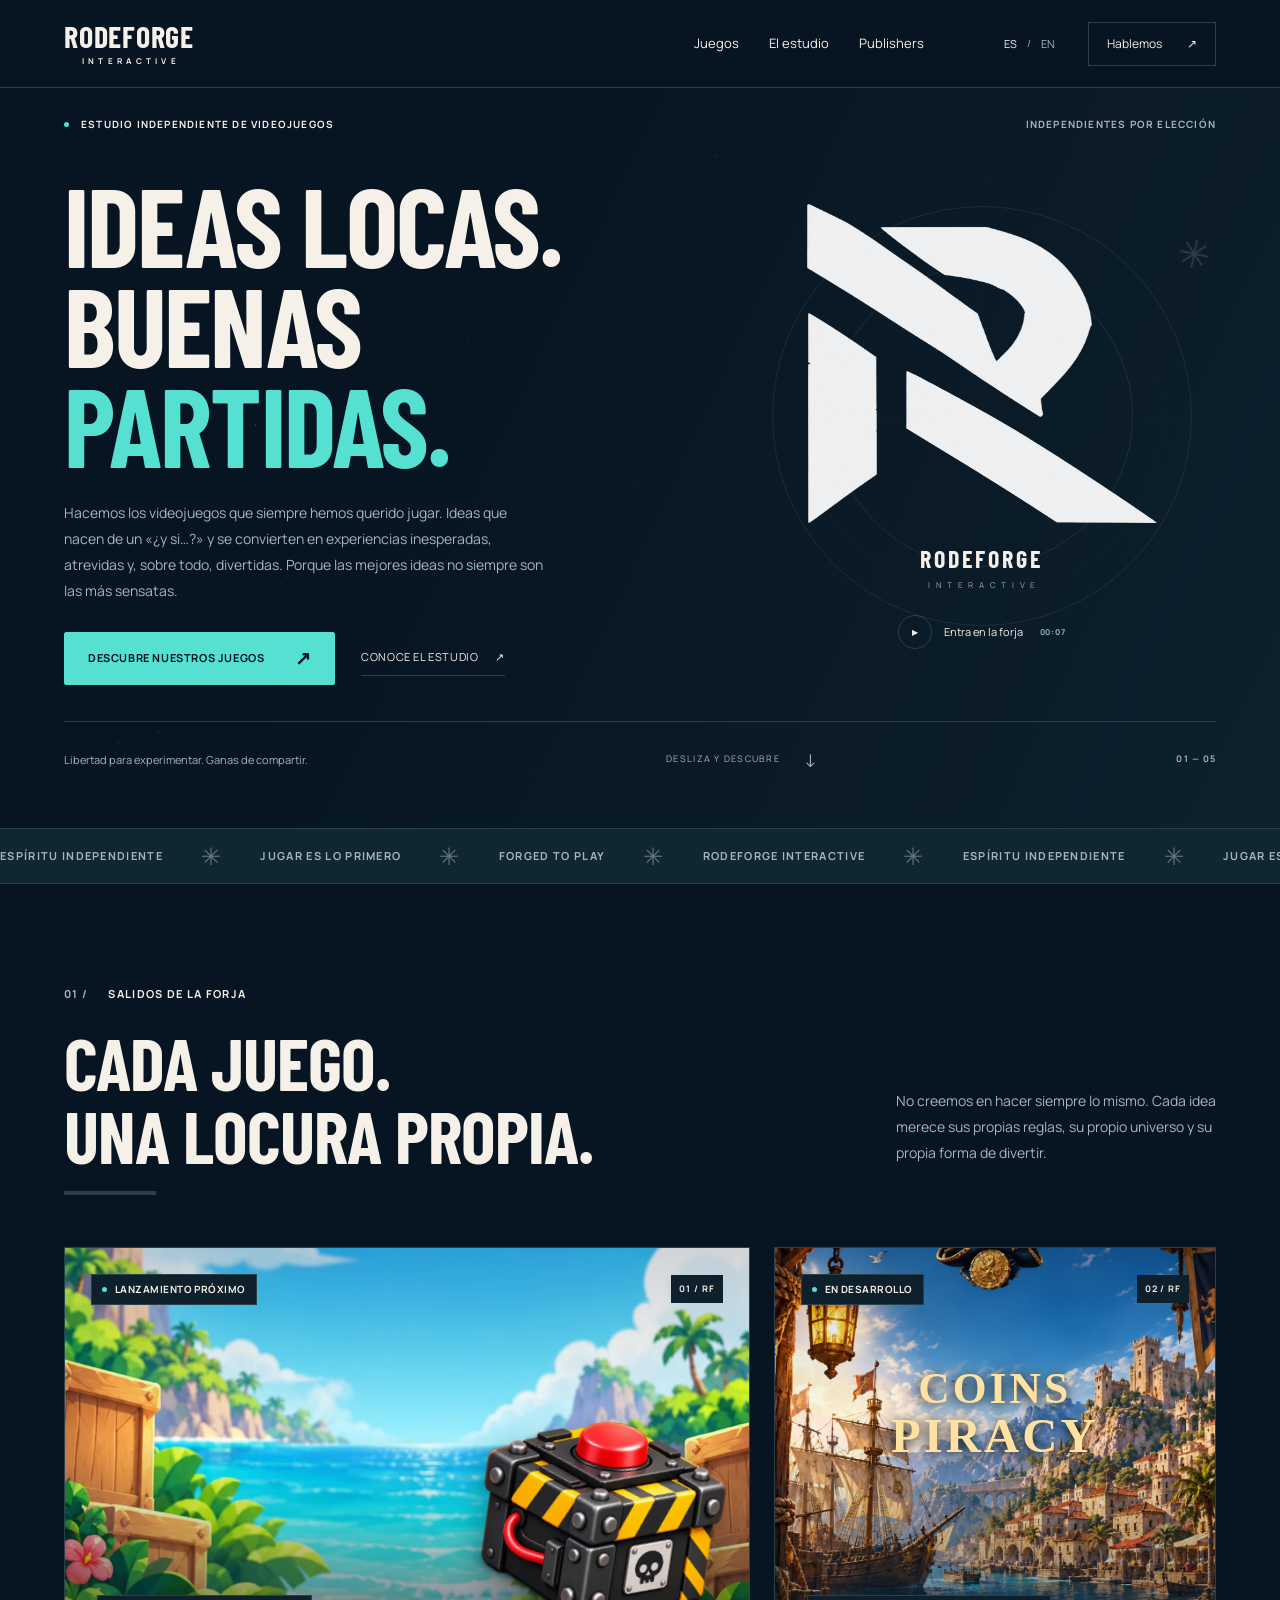
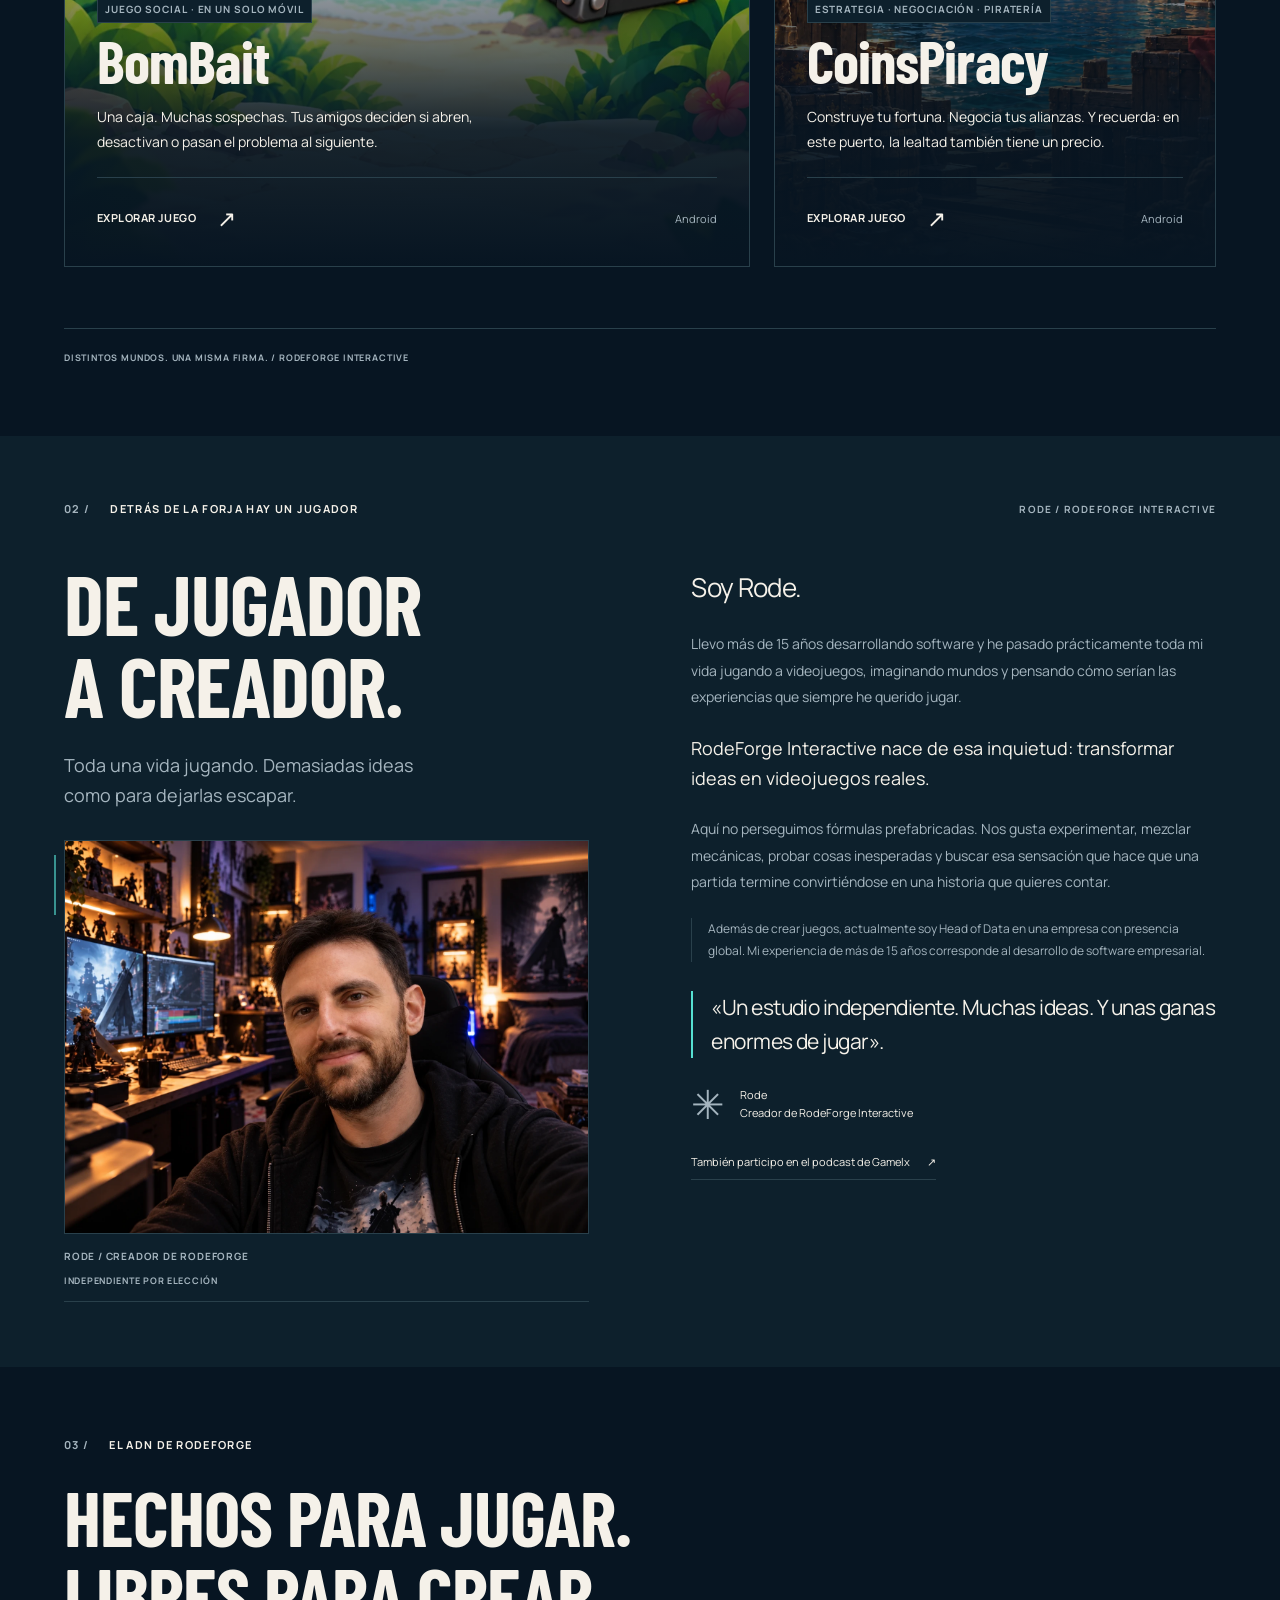
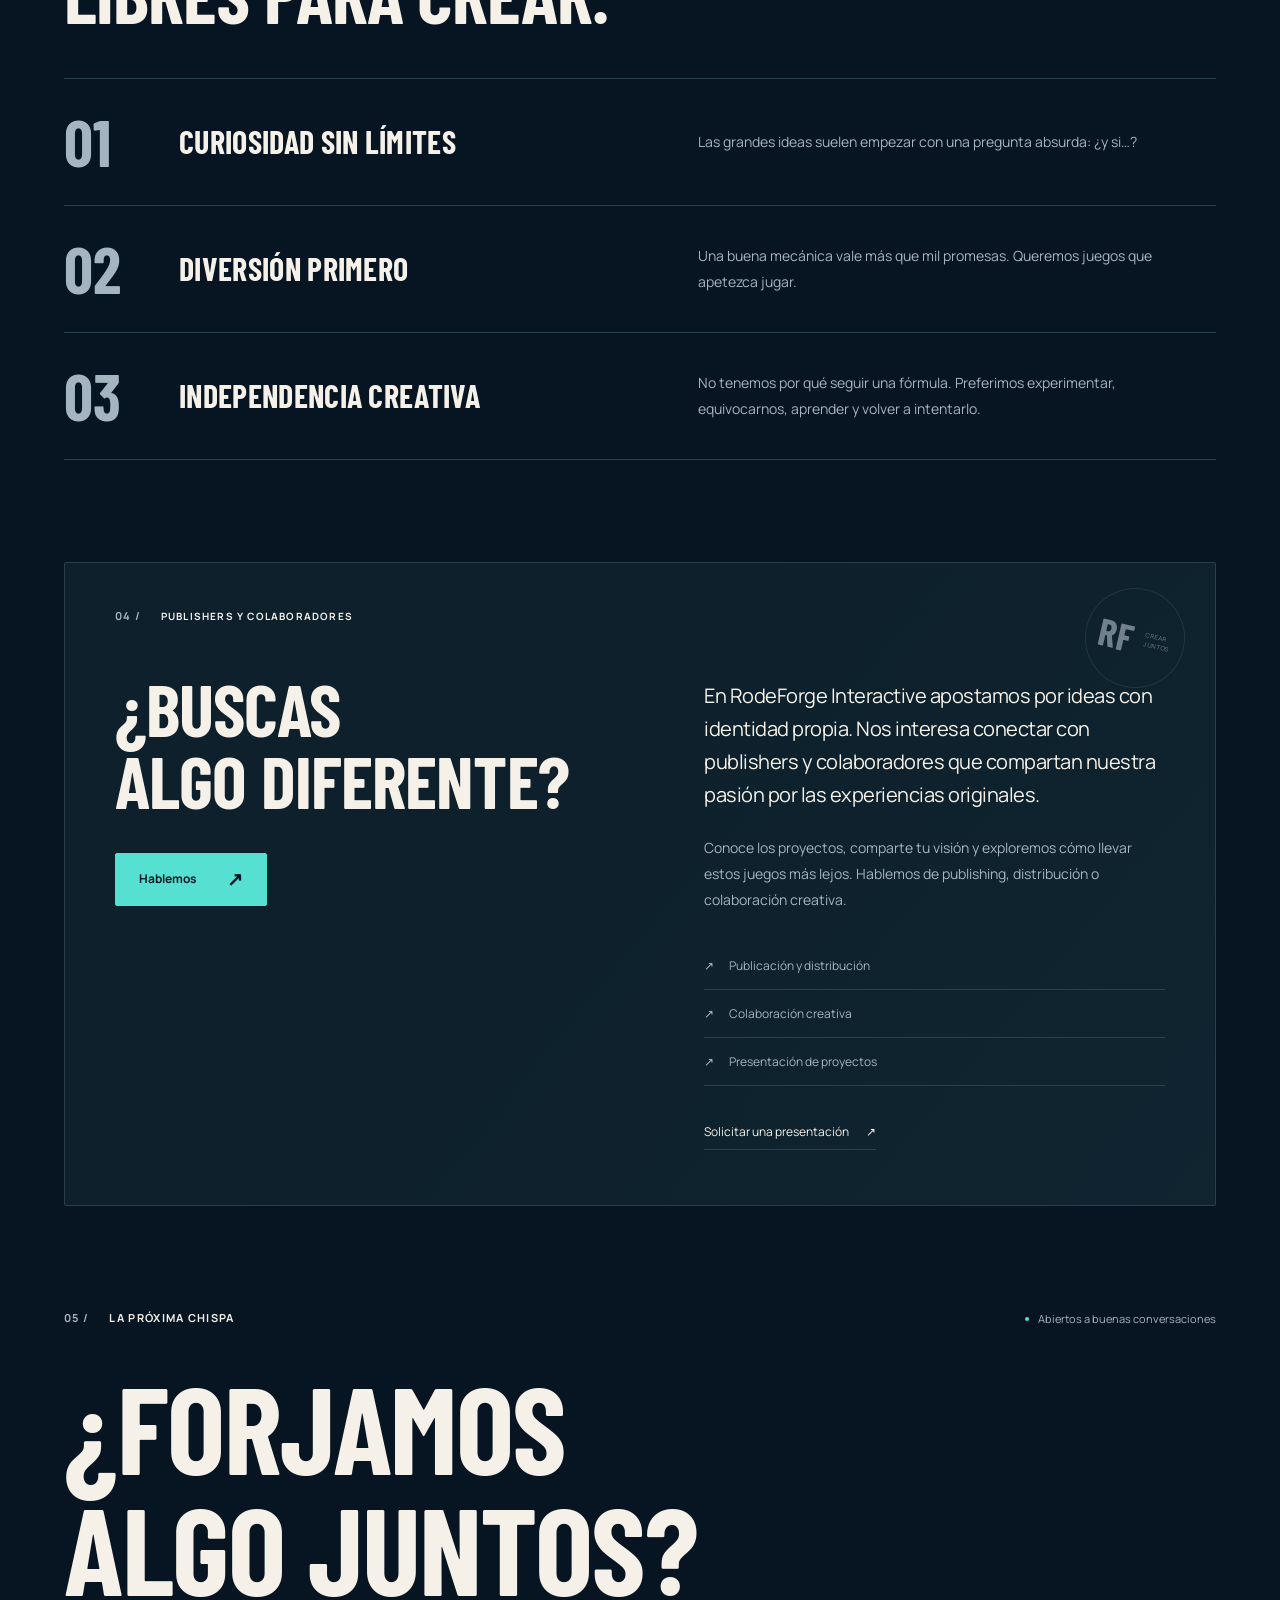
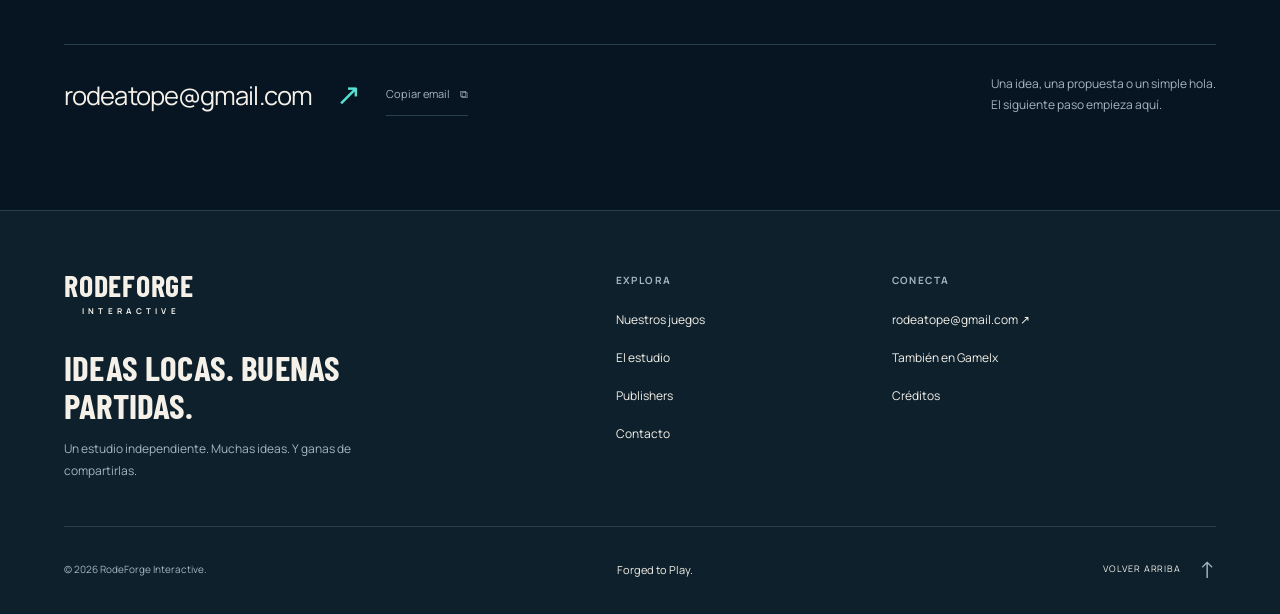
==== index.html @ 0091d021 "feat: upload first version of website" ====
<!doctype html>
<html lang="es">
<head>
  <meta charset="UTF-8">
  <meta name="viewport" content="width=device-width, initial-scale=1">
  <meta name="theme-color" content="#071522">
  <title>RodeForge Interactive — Ideas locas. Buenas partidas.</title>
  <meta name="description" content="Videojuegos independientes con identidad propia. Descubre BomBait, CoinsPiracy y Rode, el creador detrás de la forja. Ideas locas. Buenas partidas.">
  <meta property="og:title" content="RodeForge Interactive — Ideas locas. Buenas partidas.">
  <meta property="og:description" content="Videojuegos independientes con identidad propia. Descubre BomBait, CoinsPiracy y Rode, el creador detrás de la forja. Ideas locas. Buenas partidas.">
  <meta property="og:type" content="website">
  <meta property="og:image" content="https://rodeypunto.github.io/rodeforge/assets/images/brand-social.webp">
  <meta name="twitter:card" content="summary_large_image">
  <meta name="twitter:title" content="RodeForge Interactive — Ideas locas. Buenas partidas.">
  <meta name="twitter:description" content="Videojuegos independientes con identidad propia. Descubre BomBait, CoinsPiracy y Rode, el creador detrás de la forja. Ideas locas. Buenas partidas.">
  <meta name="twitter:image" content="https://rodeypunto.github.io/rodeforge/assets/images/brand-social.webp">
  <meta property="og:site_name" content="RodeForge Interactive">
  <meta property="og:locale" content="es_ES">
  <meta property="og:url" content="https://rodeypunto.github.io/rodeforge/">
  <meta property="og:image:alt" content="RodeForge Interactive">
  <link rel="canonical" href="https://rodeypunto.github.io/rodeforge/">
  <link rel="alternate" hreflang="es" href="https://rodeypunto.github.io/rodeforge/?lang=es">
  <link rel="alternate" hreflang="en" href="https://rodeypunto.github.io/rodeforge/?lang=en">
  <link rel="alternate" hreflang="x-default" href="https://rodeypunto.github.io/rodeforge/">
  <link rel="icon" href="favicon.svg" type="image/svg+xml">
  <link rel="preload" href="assets/fonts/barlow-condensed-bold.ttf" as="font" type="font/ttf" crossorigin>
  <link rel="preload" href="assets/fonts/manrope-regular.ttf" as="font" type="font/ttf" crossorigin>
  <link rel="stylesheet" href="styles.css">
  <link rel="stylesheet" href="refinements.css">
  <link rel="stylesheet" href="palette.css">
  <link rel="stylesheet" href="gallery.css">
  <script src="content.js" defer></script>
  <script src="game-cards.js" defer></script>
  <script src="script.js" defer></script>
  <script type="application/ld+json">{"@context": "https://schema.org", "@type": "Organization", "name": "RodeForge Interactive", "url": "https://rodeypunto.github.io/rodeforge/", "email": "rodeatope@gmail.com", "founder": {"@type": "Person", "name": "Rode"}}</script>
</head>
<body>
  <a class="skip-link" href="#main" data-i18n="skip">Saltar al contenido</a>
  <header class="site-header" id="top">
    <a class="wordmark" href="#top" aria-label="RodeForge Interactive, inicio">RODE<span>FORGE</span><small>INTERACTIVE</small></a>
    <nav class="desktop-nav" aria-label="Principal">
      <a href="#juegos" data-i18n="navGames">Juegos</a><a href="#estudio" data-i18n="navStudio">El estudio</a><a href="#publishers">Publishers</a>
    </nav>
    <div class="header-actions"><div class="language-switch" aria-label="Language"><button type="button" data-lang="es" aria-pressed="true">ES</button><span>/</span><button type="button" data-lang="en" aria-pressed="false">EN</button></div><a class="header-cta" href="#contacto"><span data-i18n="letsTalk">Hablemos</span><span aria-hidden="true">↗</span></a><button class="menu-toggle" type="button" aria-label="Abrir menú" aria-expanded="false" aria-controls="mobile-nav"><span></span><span></span></button></div>
    <nav id="mobile-nav" class="mobile-nav" aria-label="Navegación móvil" hidden><a href="#juegos" data-i18n="navGames">Juegos</a><a href="#estudio" data-i18n="navStudio">El estudio</a><a href="#publishers">Publishers</a><a href="#contacto" data-i18n="letsTalk">Hablemos</a></nav>
  </header>
  <main id="main">
    <section class="hero" aria-labelledby="hero-title">
      <div class="hero-texture" aria-hidden="true"></div><canvas id="embers" aria-hidden="true"></canvas>
      <div class="hero-topline"><span class="eyebrow"><span class="status-light"></span><span data-i18n="indieStudio">ESTUDIO INDEPENDIENTE DE VIDEOJUEGOS</span></span><span class="mono hero-coordinate" data-i18n="heroCoordinate">INDEPENDIENTES POR ELECCIÓN</span></div>
      <div class="hero-grid">
        <div class="hero-copy"><h1 id="hero-title"><span data-i18n="heroLine1">IDEAS LOCAS.</span><span data-i18n="heroLine2">BUENAS</span><span class="ember-text" data-i18n="heroLine3">PARTIDAS.</span></h1><p class="hero-description" data-i18n="heroDescription">Hacemos los videojuegos que siempre hemos querido jugar. Ideas que nacen de un «¿y si…?» y se convierten en experiencias inesperadas, atrevidas y, sobre todo, divertidas. Porque las mejores ideas no siempre son las más sensatas.</p><div class="hero-buttons"><a class="button button-primary" href="#juegos"><span data-i18n="exploreGames">Descubre nuestros juegos</span><span aria-hidden="true">↗</span></a><a class="text-link" href="#estudio"><span data-i18n="meetStudio">Conoce el estudio</span><span aria-hidden="true">↗</span></a></div></div>
        <div class="hero-brand"><div class="brand-orbit" aria-hidden="true"><i></i><i></i><i></i></div><div class="emblem" role="img" aria-label="Emblema de RodeForge en blanco"><img class="emblem-upper" src="assets/images/01_upper_bowl.webp" width="800" height="691" alt="" fetchpriority="high"><img class="emblem-stem" src="assets/images/02_vertical_stem.webp" width="800" height="2912" alt=""><img class="emblem-leg" src="assets/images/03_diagonal_leg.webp" width="800" height="636" alt=""></div><span class="brand-signature">RODEFORGE<small>INTERACTIVE</small></span><button class="play-intro" type="button" data-open-intro><span class="play-icon" aria-hidden="true">▶</span><span data-i18n="watchIntro">Entra en la forja</span><span class="mono">00:07</span></button></div>
      </div>
      <div class="hero-baseline"><p data-i18n="heroBaseline">Libertad para experimentar. Ganas de compartir.</p><a href="#juegos" class="scroll-link"><span data-i18n="scrollExplore">DESLIZA Y DESCUBRE</span><span aria-hidden="true">↓</span></a><span class="mono">01 — 05</span></div>
    </section>
    <div class="manifesto-strip" aria-hidden="true"><div><span data-i18n="stripIndependent">ESPÍRITU INDEPENDIENTE</span><b>✳</b><span data-i18n="stripPlayer">JUGAR ES LO PRIMERO</span><b>✳</b><span>FORGED TO PLAY</span><b>✳</b><span>RODEFORGE INTERACTIVE</span><b>✳</b><span data-i18n="stripIndependent">ESPÍRITU INDEPENDIENTE</span><b>✳</b><span data-i18n="stripPlayer">JUGAR ES LO PRIMERO</span><b>✳</b><span>FORGED TO PLAY</span><b>✳</b></div></div>
    <section class="games section-shell" id="juegos" aria-labelledby="games-title">
      <div class="section-heading reveal"><div><p class="eyebrow"><span class="section-index">01 /</span><span data-i18n="fromForge">SALIDOS DE LA FORJA</span></p><h2 id="games-title" data-i18n="gamesTitle">CADA JUEGO.<br>UNA LOCURA PROPIA.</h2></div><p class="section-aside" data-i18n="gamesAside">No creemos en hacer siempre lo mismo. Cada idea merece sus propias reglas, su propio universo y su propia forma de divertir.</p></div>
      <div class="project-grid" data-projects>
<!-- GAMES:START -->
<article class="project project-bombait reveal">
      <h3 id="project-bombait-title" class="sr-only">BomBait</h3>
      <button class="project-card" type="button" data-game="bombait" aria-label="Explorar juego BomBait" aria-describedby="project-bombait-summary" aria-haspopup="dialog" aria-controls="game-dialog">
        <img class="project-world" src="assets/images/bombait-world.webp" width="1000" height="1781" alt="" loading="lazy" decoding="async">
        <span class="project-shade" aria-hidden="true"></span>
        <span class="project-topline"><span class="project-status"><i aria-hidden="true"></i>LANZAMIENTO PRÓXIMO</span><span class="project-number" aria-hidden="true">01 / RF</span></span>
        <span class="project-identity"><img class="project-logo" src="assets/images/bombait-logo.webp" width="900" height="298" alt="" loading="lazy" decoding="async"><img class="project-foreground" src="assets/images/bombait-box.webp" width="700" height="722" alt="" loading="lazy" decoding="async"></span>
        <span class="project-copy"><span class="project-genre">JUEGO SOCIAL · EN UN SOLO MÓVIL</span><span class="project-title">BomBait</span><span class="project-summary" id="project-bombait-summary">Una caja. Muchas sospechas. Tus amigos deciden si abren, desactivan o pasan el problema al siguiente.</span><span class="project-bottom"><span class="project-cta">Explorar juego <span aria-hidden="true">↗</span></span><span class="project-platform">Android</span></span></span>
      </button>
    </article>
<article class="project project-coins reveal">
      <h3 id="project-coins-title" class="sr-only">CoinsPiracy</h3>
      <button class="project-card" type="button" data-game="coins" aria-label="Explorar juego CoinsPiracy" aria-describedby="project-coins-summary" aria-haspopup="dialog" aria-controls="game-dialog">
        <img class="project-world" src="assets/images/coinspiracy-world.webp" width="1000" height="1778" alt="" loading="lazy" decoding="async">
        <span class="project-shade" aria-hidden="true"></span>
        <span class="project-topline"><span class="project-status"><i aria-hidden="true"></i>EN DESARROLLO</span><span class="project-number" aria-hidden="true">02 / RF</span></span>
        <span class="project-identity"><span class="project-wordmark" aria-hidden="true"><span>COINS</span><span>PIRACY</span></span></span>
        <span class="project-copy"><span class="project-genre">ESTRATEGIA · NEGOCIACIÓN · PIRATERÍA</span><span class="project-title">CoinsPiracy</span><span class="project-summary" id="project-coins-summary">Construye tu fortuna. Negocia tus alianzas. Y recuerda: en este puerto, la lealtad también tiene un precio.</span><span class="project-bottom"><span class="project-cta">Explorar juego <span aria-hidden="true">↗</span></span><span class="project-platform">Android</span></span></span>
      </button>
    </article>
<!-- GAMES:END -->
      </div>
      <p class="games-footnote mono" data-i18n="gamesFootnote">DOS PROYECTOS. UNA MISMA FIRMA. / RODEFORGE INTERACTIVE</p>
    </section>
    <section class="studio section-shell" id="estudio" aria-labelledby="studio-title">
      <div class="studio-top reveal"><p class="eyebrow"><span class="section-index">02 /</span><span data-i18n="studioLabel">DETRÁS DE LA FORJA HAY UN JUGADOR</span></p><span class="mono">RODE / RODEFORGE INTERACTIVE</span></div>
      <div class="studio-grid">
        <div class="studio-visual"><h2 id="studio-title" class="reveal" data-i18n="studioTitle">DE JUGADOR<br><span>A CREADOR.</span></h2><p class="studio-deck reveal" data-i18n="studioDeck">Toda una vida jugando. Demasiadas ideas como para dejarlas escapar.</p>
          <figure id="studio-portrait" class="studio-portrait reveal"><img src="assets/images/studio-portrait-v2.webp" width="1448" height="1086" alt="Rode, creador de RodeForge Interactive, en su espacio de videojuegos" loading="lazy" decoding="async" data-portrait><figcaption><span class="eyebrow" data-i18n="studioPhotoLabel">RODE / CREADOR DE RODEFORGE</span><span class="mono" data-i18n="independentChoice">INDEPENDIENTE POR ELECCIÓN</span></figcaption></figure>
        </div>
        <div class="studio-copy reveal"><p class="large-copy" data-i18n="studioIntro">Soy Rode.</p><p data-i18n="studioBody">Llevo más de 15 años desarrollando software y he pasado prácticamente toda mi vida jugando a videojuegos, imaginando mundos y pensando cómo serían las experiencias que siempre he querido jugar.</p><p data-i18n="studioBody2">RodeForge Interactive nace de esa inquietud: transformar ideas en videojuegos reales.</p><p data-i18n="studioOrigin">Aquí no perseguimos fórmulas prefabricadas. Nos gusta experimentar, mezclar mecánicas, probar cosas inesperadas y buscar esa sensación que hace que una partida termine convirtiéndose en una historia que quieres contar.</p><p data-i18n="studioCareer">Además de crear juegos, actualmente soy Head of Data en una empresa con presencia global. Mi experiencia de más de 15 años corresponde al desarrollo de software empresarial.</p><blockquote class="creator-quote" data-i18n="studioQuote">«Un estudio independiente. Muchas ideas. Y unas ganas enormes de jugar».</blockquote><div class="studio-sign"><span class="signature-cross" aria-hidden="true">✳</span><span data-i18n="studioSign">Rode<br>Creador de RodeForge Interactive</span></div><a class="text-link gamelx-link" href="https://gamelx.es/" target="_blank" rel="noopener noreferrer"><span data-i18n="gamelxLink">También participo en el podcast de Gamelx</span><span aria-hidden="true">↗</span></a></div>
      </div>
    </section>
    <section class="philosophy section-shell" id="filosofia" aria-labelledby="philosophy-title">
      <div class="philosophy-heading reveal"><p class="eyebrow"><span class="section-index">03 /</span><span data-i18n="philosophyLabel">EL ADN DE RODEFORGE</span></p><h2 id="philosophy-title" data-i18n="philosophyTitle">HECHOS PARA JUGAR.<br><span>LIBRES PARA CREAR.</span></h2></div>
      <div class="philosophy-list">
        <article class="philosophy-row reveal"><span class="philosophy-number" aria-hidden="true">01</span><h3 data-i18n="principle1Title">CURIOSIDAD SIN LÍMITES</h3><p data-i18n="principle1Body">Las grandes ideas suelen empezar con una pregunta absurda: ¿y si…?</p></article>
        <article class="philosophy-row reveal"><span class="philosophy-number" aria-hidden="true">02</span><h3 data-i18n="principle2Title">DIVERSIÓN PRIMERO</h3><p data-i18n="principle2Body">Una buena mecánica vale más que mil promesas. Queremos juegos que apetezca jugar.</p></article>
        <article class="philosophy-row reveal"><span class="philosophy-number" aria-hidden="true">03</span><h3 data-i18n="principle3Title">INDEPENDENCIA CREATIVA</h3><p data-i18n="principle3Body">No tenemos por qué seguir una fórmula. Preferimos experimentar, equivocarnos, aprender y volver a intentarlo.</p></article>
      </div>
    </section>
    <section class="publisher-section section-shell" id="publishers" aria-labelledby="publisher-title">
      <div class="publisher-panel reveal"><div class="publisher-glow" aria-hidden="true"></div><div class="publisher-top"><p class="eyebrow"><span class="section-index">04 /</span><span data-i18n="publisherLabel">PUBLISHERS Y COLABORADORES</span></p><span class="publisher-stamp" aria-hidden="true">RF<span data-i18n="publisherStamp">CREAR<br>JUNTOS</span></span></div><div class="publisher-grid"><div><h2 id="publisher-title" data-i18n="publisherTitle">¿BUSCAS<br><span>ALGO DIFERENTE?</span></h2><a class="button button-primary" href="mailto:rodeatope@gmail.com?subject=Publishing%20%7C%20RodeForge%20Interactive"><span data-i18n="publisherCta">Hablemos</span><span aria-hidden="true">↗</span></a></div><div class="publisher-copy"><p class="large-copy" data-i18n="publisherIntro">En RodeForge Interactive apostamos por ideas con identidad propia. Nos interesa conectar con publishers y colaboradores que compartan nuestra pasión por las experiencias originales.</p><p data-i18n="publisherBody">Conoce los proyectos, comparte tu visión y exploremos cómo llevar estos juegos más lejos. Hablemos de publishing, distribución o colaboración creativa.</p><div class="publisher-topics"><span data-i18n="topic1">Publicación y distribución</span><span data-i18n="topic2">Colaboración creativa</span><span data-i18n="topic3">Presentación de proyectos</span></div><a class="text-link" href="mailto:rodeatope@gmail.com?subject=Project%20presentation%20%7C%20RodeForge"><span data-i18n="requestPresentation">Solicitar una presentación</span><span aria-hidden="true">↗</span></a></div></div></div>
    </section>
    <section class="contact section-shell" id="contacto" aria-labelledby="contact-title"><div class="contact-top reveal"><p class="eyebrow"><span class="section-index">05 /</span><span data-i18n="contactLabel">LA PRÓXIMA CHISPA</span></p><span class="availability"><i></i><span data-i18n="openConversations">Abiertos a buenas conversaciones</span></span></div><h2 id="contact-title" class="reveal" data-i18n="contactTitle">¿FORJAMOS<br><span>ALGO JUNTOS?</span></h2><div class="contact-bottom reveal"><a class="email-link" href="mailto:rodeatope@gmail.com">rodeatope@gmail.com <span aria-hidden="true">↗</span></a><button class="copy-email" type="button"><span data-i18n="copyEmail">Copiar email</span><span aria-hidden="true">⧉</span></button><p data-i18n="contactNote">Una idea, una propuesta o un simple hola.<br>El siguiente paso empieza aquí.</p></div></section>
  </main>
  <footer class="site-footer">
    <div class="footer-main"><div class="footer-brand"><a class="wordmark" href="#top">RODE<span>FORGE</span><small>INTERACTIVE</small></a><p class="footer-tagline" data-i18n="footerMotto">Ideas locas. Buenas partidas.</p><p class="footer-description" data-i18n="footerLine">Un estudio independiente. Muchas ideas. Y ganas de compartirlas.</p></div>
      <nav class="footer-navigation" aria-label="Explorar"><h2 data-i18n="footerExplore">Explora</h2><a href="#juegos" data-i18n="footerGames">Nuestros juegos</a><a href="#estudio" data-i18n="footerStudio">El estudio</a><a href="#publishers">Publishers</a><a href="#contacto" data-i18n="footerContact">Contacto</a></nav>
      <div class="footer-connect"><h2 data-i18n="footerConnect">Conecta</h2><a href="mailto:rodeatope@gmail.com">rodeatope@gmail.com ↗</a><a href="https://gamelx.es/" target="_blank" rel="noopener noreferrer" data-i18n="footerPodcast">También en Gamelx</a><button class="credits-button" type="button" data-open-credits data-i18n="credits">Créditos</button></div>
    </div><div class="footer-bottom"><p>© <span id="year">2026</span> RodeForge Interactive.</p><span class="footer-brand-motto">Forged to Play.</span><a href="#top" class="back-top"><span data-i18n="backTop">VOLVER ARRIBA</span><span aria-hidden="true">↑</span></a></div>
  </footer>
  <dialog id="game-dialog" class="modal game-modal" aria-labelledby="game-dialog-title"><div class="game-dialog-bar"><span class="mono" data-dialog-brand>RODEFORGE / INTERACTIVE</span><button class="modal-close" type="button" aria-label="Cerrar" autofocus>×</button></div><div id="game-dialog-content"></div></dialog>
  <dialog id="intro-dialog" class="modal intro-modal" aria-labelledby="intro-title"><button class="modal-close" type="button" aria-label="Cerrar">×</button><h2 id="intro-title" class="sr-only" data-i18n="introTitle">RodeForge Interactive — Intro de marca</h2><video controls playsinline preload="none" poster="assets/images/brand-social.webp"><source src="assets/video/rodeforge-intro.mp4" type="video/mp4"></video><p class="intro-caption">RODEFORGE INTERACTIVE / FORGED TO PLAY</p></dialog>
  <dialog id="credits-dialog" class="modal credits-modal" aria-labelledby="credits-title"><button class="modal-close" type="button" aria-label="Cerrar">×</button><p class="eyebrow">RODEFORGE INTERACTIVE</p><h2 id="credits-title" data-i18n="credits">Créditos</h2><p data-i18n="creditsArt">Identidad visual y arte de los juegos: RodeForge Interactive. Las imágenes de los proyectos son recursos visuales de los juegos en desarrollo.</p><p data-i18n="creditsMusic">Música de la intro: «Volatile Reaction», Kevin MacLeod (incompetech.com). Fragmento editado y mezclado con voz y efectos.</p><a href="https://incompetech.com/music/royalty-free/index.html?isrc=USUAN1400039" target="_blank" rel="noopener noreferrer">Kevin MacLeod / Incompetech ↗</a><a href="https://creativecommons.org/licenses/by/4.0/" target="_blank" rel="noopener noreferrer">Creative Commons Attribution 4.0 ↗</a><p data-i18n="creditsFonts">Tipografías Barlow Condensed y Manrope, bajo licencia SIL Open Font License.</p></dialog>
  <div class="toast" role="status" aria-live="polite"></div>
</body>
</html>
---- styles.css ----
@font-face{font-family:Barlow;src:url('assets/fonts/barlow-condensed-bold.ttf') format('truetype');font-weight:700;font-style:normal;font-display:swap}
@font-face{font-family:Manrope;src:url('assets/fonts/manrope-regular.ttf') format('truetype');font-weight:400 500;font-style:normal;font-display:swap}
@font-face{font-family:Manrope;src:url('assets/fonts/manrope-bold.ttf') format('truetype');font-weight:600 800;font-style:normal;font-display:swap}
:root{--ink:var(--background);--paper:var(--text-primary);--muted:var(--text-secondary);--line:color-mix(in srgb, var(--text-primary) 14.12%, transparent);--amber:var(--brand);--orange:var(--brand);--shell:1440px;--gutter:clamp(24px,5vw,88px)}
*{box-sizing:border-box}html{scroll-behavior:smooth;scroll-padding-top:100px}body{margin:0;background:var(--ink);color:var(--paper);font-family:Manrope,Arial,sans-serif;font-size:14px;line-height:1.65;-webkit-font-smoothing:antialiased}body:has(dialog[open]){overflow:hidden}button,a{-webkit-tap-highlight-color:transparent}a{color:inherit;text-decoration:none}button{font:inherit;color:inherit;cursor:pointer}button:disabled{cursor:default}img{display:block;max-width:100%;height:auto}button{border:0;background:none}::selection{background:var(--amber);color:var(--ink)}:focus-visible{outline:2px solid var(--amber);outline-offset:6px}h1,h2,h3,p{margin:0}h1,h2{font-family:Barlow,'Arial Narrow',Impact,sans-serif;font-weight:700;line-height:.94;letter-spacing:-.012em}h2{font-size:clamp(52px,6vw,90px)}.mono,.eyebrow,.game-kicker{font-family:Manrope,Arial,sans-serif;font-size:10px;letter-spacing:.14em;font-weight:700}.eyebrow{display:flex;align-items:center;gap:12px;line-height:1.5}.section-index{color:var(--amber);margin-right:8px}.section-shell{padding-left:var(--gutter);padding-right:var(--gutter);max-width:1600px;margin-inline:auto}.sr-only{position:absolute;width:1px;height:1px;padding:0;margin:-1px;overflow:hidden;clip:rect(0,0,0,0);white-space:nowrap;border:0}.skip-link{position:fixed;top:10px;left:20px;z-index:500;padding:12px;background:var(--amber);color:var(--ink);transform:translateY(-160%)}.skip-link:focus{transform:translateY(0)}
.site-header{height:99px;padding:0 var(--gutter);display:flex;align-items:center;justify-content:space-between;gap:32px;border-bottom:1px solid var(--line);position:relative;z-index:10;background:var(--ink)}.wordmark{font-family:Barlow,Impact,sans-serif;font-weight:700;font-size:29px;line-height:.95;letter-spacing:.025em;flex-shrink:0}.wordmark>span{color:var(--amber)}.wordmark small{display:block;text-align:center;font-family:Manrope,sans-serif;font-size:8px;letter-spacing:.54em;padding-left:.5em;margin-top:7px;color:var(--paper)}.desktop-nav{display:flex;gap:37px;margin-left:auto;margin-right:5vw}.desktop-nav a{font-size:12px;position:relative}.desktop-nav a:after{content:'';height:1px;position:absolute;bottom:-7px;left:0;width:0;background:var(--amber);transition:width .25s}.desktop-nav a:hover:after{width:100%}.header-actions{display:flex;align-items:center;gap:35px}.language-switch{display:flex;align-items:center;gap:6px;font-size:10px}.language-switch button{padding:8px 3px;color:var(--text-secondary);font-size:10px}.language-switch span{color:var(--text-secondary)}.language-switch button[aria-pressed=true]{color:var(--paper)}.header-cta{display:flex;align-items:center;gap:25px;font-size:12px;border:1px solid color-mix(in srgb, var(--text-primary) 25.88%, transparent);padding:12px 18px;transition:background .2s,color .2s}.header-cta:hover{background:var(--paper);color:var(--ink)}.menu-toggle{display:none}.mobile-nav[hidden]{display:none}
.hero{position:relative;min-height:770px;overflow:hidden;padding:31px var(--gutter) 0;isolation:isolate}.hero-texture{position:absolute;z-index:-3;inset:0;background-image:linear-gradient(90deg,var(--background) 0%,color-mix(in srgb, var(--background) 97.25%, transparent) 24%,color-mix(in srgb, var(--background) 61.96%, transparent) 58%,color-mix(in srgb, var(--background) 30.2%, transparent)),linear-gradient(0deg,var(--background),transparent 25%,color-mix(in srgb, var(--background) 46.67%, transparent)),url('assets/images/forge-texture.webp');background-position:center,center,right 37%;background-size:cover;opacity:.8}.hero:after{content:'';position:absolute;z-index:-2;inset:0;background:radial-gradient(ellipse at 74% 52%,color-mix(in srgb, var(--brand) 7.84%, transparent),transparent 43%);pointer-events:none}#embers{position:absolute;z-index:-1;inset:0;width:100%;height:100%;pointer-events:none}.hero-topline{display:flex;justify-content:space-between;gap:20px;max-width:var(--shell);margin:auto}.hero-topline .eyebrow{font-size:9px;letter-spacing:.16em}.status-light,.availability i{display:inline-block;width:5px;height:5px;background:var(--amber);border-radius:50%;box-shadow:0 0 9px color-mix(in srgb, var(--brand) 33.33%, transparent)}.hero-coordinate{color:var(--text-secondary);font-size:9px}.hero-grid{display:grid;grid-template-columns:1.03fr 1fr;align-items:center;max-width:var(--shell);margin:63px auto 47px;gap:20px}.hero h1{font-size:clamp(88px,9.4vw,148px);letter-spacing:-.015em;line-height:.90}.hero h1>span{display:block}.ember-text{color:var(--amber);position:relative}.hero-description{max-width:370px;margin-top:29px;color:var(--text-secondary);font-size:13px;line-height:1.9}.hero-buttons{display:flex;align-items:center;gap:29px;margin-top:31px}.button{display:inline-flex;align-items:center;justify-content:space-between;gap:35px;padding:18px 23px;font-size:11px;font-weight:700;line-height:1.4;transition:background .25s,transform .25s}.button-primary{background:var(--amber);color:var(--background);border:1px solid var(--amber)}.button-primary:hover{background:var(--brand);border-color:var(--brand);transform:translateY(-3px)}.button>span:last-child{font-size:19px;line-height:1}.text-link{display:inline-flex;align-items:center;gap:18px;font-size:11px;line-height:1.5;padding:4px 0;border-bottom:1px solid color-mix(in srgb, var(--text-primary) 25.1%, transparent);transition:color .2s,border-color .2s}.text-link:hover{color:var(--amber);border-color:var(--amber)}.hero-brand{height:542px;position:relative;display:flex;align-items:center;justify-content:center;flex-direction:column;--mx:0deg;--my:0deg}.emblem{position:relative;width:min(82%,420px);aspect-ratio:486/499;filter:drop-shadow(0 12px 30px color-mix(in srgb, var(--shadow-color) 60.0%, transparent));transform:perspective(1000px) rotateY(var(--mx)) rotateX(var(--my));transition:transform .6s ease-out;z-index:1}.emblem img{position:absolute;object-fit:fill;filter:drop-shadow(0 0 4px color-mix(in srgb, var(--brand) 8.24%, transparent));pointer-events:none}.emblem-upper{width:81.5%;height:66.7%;left:0;top:0;animation:forgeUpper 1.4s cubic-bezier(.16,1,.3,1) both}.emblem-stem{width:19.75%;height:65.7%;left:.2%;top:34.3%;animation:forgeStem 1.4s .13s cubic-bezier(.16,1,.3,1) both}.emblem-leg{width:71.6%;height:47.7%;left:28.4%;top:52.3%;animation:forgeLeg 1.4s .26s cubic-bezier(.16,1,.3,1) both}.brand-orbit{position:absolute;width:min(100%,510px);aspect-ratio:1;top:-4px;left:50%;transform:translateX(-50%);opacity:.35}.brand-orbit i{position:absolute;inset:0;border:1px solid color-mix(in srgb, var(--brand) 27.06%, transparent);border-radius:50%}.brand-orbit i:nth-child(2){inset:7%;border-style:dashed;opacity:.45;animation:orbit 120s linear infinite}.brand-orbit i:nth-child(3){inset:14%;border-color:color-mix(in srgb, var(--brand) 13.33%, transparent)}.brand-orbit:after,.brand-orbit:before{content:'';position:absolute;background:color-mix(in srgb, var(--brand) 23.14%, transparent);width:114%;height:1px;top:50%;left:-7%}.brand-orbit:before{transform:rotate(90deg)}.brand-signature{font-family:Barlow,sans-serif;letter-spacing:.12em;font-size:25px;margin-top:20px;line-height:1;text-align:center}.brand-signature small{display:block;font-family:Manrope,sans-serif;color:var(--amber);font-size:8px;letter-spacing:.71em;margin-top:10px;padding-left:.7em}.play-intro{display:flex;align-items:center;gap:12px;margin-top:28px;padding:7px 0;font-size:10px}.play-icon{border:1px solid color-mix(in srgb, var(--text-primary) 35.29%, transparent);width:30px;height:30px;display:grid;place-items:center;font-size:8px;border-radius:50%;transition:background .2s,color .2s}.play-intro:hover .play-icon{background:var(--amber);color:var(--ink);border-color:var(--amber)}.play-intro .mono{font-size:8px;color:var(--text-secondary);margin-left:5px}.hero-baseline{display:flex;justify-content:space-between;align-items:center;max-width:var(--shell);margin:auto;padding:25px 0 29px;border-top:1px solid var(--line);gap:20px;font-size:10px;color:var(--text-secondary)}.hero-baseline>.mono{font-size:9px}.scroll-link{font-size:8px;letter-spacing:.14em;display:flex;align-items:center;gap:24px}.scroll-link>span:last-child{font-size:18px;color:var(--amber)}.manifesto-strip{overflow:hidden;background:var(--amber);color:var(--ink);height:59px;display:flex;align-items:center}.manifesto-strip>div{display:flex;align-items:center;gap:38px;white-space:nowrap;animation:marquee 45s linear infinite;font-size:12px;font-weight:700;letter-spacing:.12em}.manifesto-strip b{font-size:24px;line-height:1;font-weight:400}
.games{padding-top:117px;padding-bottom:72px}.section-heading{display:flex;justify-content:space-between;align-items:flex-end;gap:40px;margin-bottom:46px}.section-heading h2{margin-top:25px;font-size:clamp(55px,5.3vw,82px)}.section-aside{color:var(--muted);font-size:12px;max-width:270px;margin-bottom:6px}.games-grid{display:grid;grid-template-columns:1.17fr 1fr;gap:34px;align-items:start}.game-art{position:relative;display:block;width:100%;height:500px;padding:0;isolation:isolate;overflow:hidden;text-align:left;background:var(--surface-raised);border:1px solid color-mix(in srgb, var(--text-primary) 9.02%, transparent)}.game-world{width:100%;height:100%;object-fit:cover;position:absolute;inset:0;z-index:-2;transition:transform .9s cubic-bezier(.16,1,.3,1)}.bombait-art .game-world{object-position:50% 51%}.game-art:after{content:'';position:absolute;inset:0;background:linear-gradient(0deg,color-mix(in srgb, var(--background) 80.0%, transparent),transparent 38%);z-index:-1}.game-art:hover .game-world{transform:scale(1.055)}.game-status{position:absolute;left:25px;top:25px;background:var(--paper);color:var(--surface-secondary);padding:7px 10px;display:flex;align-items:center;gap:7px;font-size:8px;font-weight:700;letter-spacing:.08em;z-index:2}.game-status i{height:4px;width:4px;background:var(--brand);border-radius:50%}.game-status.dark{background:color-mix(in srgb, var(--surface-secondary) 90.2%, transparent);color:var(--paper);border:1px solid color-mix(in srgb, var(--text-primary) 25.88%, transparent)}.game-status.dark i{background:var(--amber)}.bombait-logo{position:absolute;width:75%;top:19%;left:12.5%;z-index:1;transform:rotate(-5deg);filter:drop-shadow(0 6px 8px color-mix(in srgb, var(--shadow-color) 20.0%, transparent));transition:transform .7s}.bombait-box{position:absolute;width:54%;top:38%;left:25%;filter:drop-shadow(0 12px 13px color-mix(in srgb, var(--shadow-color) 46.67%, transparent));transform:rotate(8deg);transition:transform .7s}.bombait-art:hover .bombait-box{transform:translateY(-7px) rotate(3deg)}.bombait-art:hover .bombait-logo{transform:rotate(-2deg) translateY(-4px)}.game-art-bottom{position:absolute;inset:auto 25px 23px;display:flex;justify-content:space-between;align-items:center;z-index:2;color:var(--text-primary)}.game-art-bottom .mono{font-size:8px}.round-arrow{display:grid;place-items:center;width:41px;height:41px;border:1px solid color-mix(in srgb, var(--text-primary) 53.33%, transparent);border-radius:50%;font-size:25px;transition:background .25s,color .25s}.game-art:hover .round-arrow{background:var(--paper);color:var(--ink)}.coins-card{margin-top:85px}.coins-art{height:465px}.coins-art .game-world{object-position:50% 43%}.coins-title{font-family:Georgia,serif;text-align:center;font-size:clamp(30px,3.2vw,47px);font-weight:700;line-height:1.1;letter-spacing:.06em;color:var(--game-coins-gold);position:absolute;top:23%;left:12%;width:76%;text-shadow:0 3px 15px var(--shadow-color),0 1px 2px var(--shadow-color)}.coins-title>span{display:block;font-size:1.12em}.coins-title small{display:block;letter-spacing:.1em;font-family:Manrope,sans-serif;font-size:8px;font-weight:700;line-height:1.9;margin-top:18px;color:var(--game-coins-cream)}.game-caption{display:flex;align-items:center;justify-content:space-between;gap:10px;margin-top:24px}.game-kicker{font-size:8px;color:var(--muted);letter-spacing:.1em;margin-bottom:5px}.game-caption h3{font-size:32px;line-height:1.3;letter-spacing:-.04em}.game-summary{font-size:12px;line-height:1.9;color:var(--muted);max-width:440px;margin-top:12px}.games-footnote{border-top:1px solid var(--line);padding-top:21px;margin-top:58px;color:var(--text-secondary);font-size:8px}
.studio{padding-top:62px;padding-bottom:100px}.studio-top{display:flex;justify-content:space-between;align-items:center;gap:20px;margin-bottom:54px}.studio-top>.mono{font-size:8px;color:var(--text-secondary)}.studio-grid{display:grid;grid-template-columns:1.1fr 1fr;gap:13%;align-items:start}.studio-grid h2{font-size:clamp(65px,6.6vw,104px)}.studio-grid h2 span{color:var(--text-secondary)}.studio-copy{padding-top:5px}.large-copy{font-size:clamp(18px,1.6vw,23px);line-height:1.6;letter-spacing:-.025em}.studio-copy>p:not(.large-copy){font-size:12px;line-height:1.95;color:var(--muted);margin-top:22px}.studio-sign{display:flex;gap:19px;align-items:center;margin-top:32px;font-size:10px;line-height:1.7}.signature-cross{color:var(--amber);font-size:49px;line-height:1}.principles{display:grid;grid-template-columns:1fr 1fr 1fr;gap:45px;margin-top:80px}.principle{padding-top:23px;border-top:1px solid color-mix(in srgb, var(--text-primary) 20.78%, transparent)}.principle .mono{font-size:8px;color:var(--amber)}.principle h3{font-size:17px;font-weight:700;margin-top:26px;margin-bottom:12px;letter-spacing:-.03em}.principle p{color:var(--muted);font-size:11px;line-height:1.9;max-width:300px}
.publisher-section{padding-top:30px;padding-bottom:110px}.publisher-panel{position:relative;background:var(--surface-secondary);isolation:isolate;overflow:hidden;padding:48px 48px 60px;border:1px solid color-mix(in srgb, var(--brand) 16.08%, transparent)}.publisher-glow{position:absolute;inset:0;z-index:-1;background:radial-gradient(ellipse at 5% 110%,color-mix(in srgb, var(--brand) 10.59%, transparent),transparent 55%),repeating-linear-gradient(0deg,transparent,transparent 5px,color-mix(in srgb, var(--shadow-color) 5.1%, transparent) 6px)}.publisher-top{display:flex;justify-content:space-between;align-items:flex-start;gap:20px;margin-bottom:50px}.publisher-top .section-index{color:var(--brand)}.publisher-stamp{display:flex;align-items:center;gap:12px;font-family:Barlow,sans-serif;font-size:40px;line-height:1;border:1px solid color-mix(in srgb, var(--brand) 17.25%, transparent);border-radius:50%;width:110px;height:110px;justify-content:center;color:color-mix(in srgb, var(--brand) 50.2%, transparent);transform:rotate(13deg);position:absolute;right:45px;top:30px}.publisher-stamp span{font-family:Manrope,sans-serif;font-size:5px;letter-spacing:.08em;line-height:1.5}.publisher-grid{display:grid;grid-template-columns:1.1fr 1fr;gap:12%}.publisher-grid h2{font-size:clamp(59px,6.2vw,94px);margin-bottom:37px}.publisher-grid h2 span{color:var(--brand)}.publisher-grid .button{background:var(--brand);border-color:var(--brand)}.publisher-grid .button:hover{background:var(--text-primary)}.publisher-copy{padding-top:7px}.publisher-copy>p:not(.large-copy){font-size:12px;color:var(--text-secondary);line-height:1.9;margin-top:24px}.publisher-topics{margin-top:30px;margin-bottom:28px}.publisher-topics span{display:block;padding:12px 0;border-bottom:1px solid color-mix(in srgb, var(--brand) 12.94%, transparent);font-size:11px;color:var(--text-secondary)}.publisher-topics span:before{content:'↗';color:var(--brand);margin-right:15px}.publisher-copy .text-link{color:var(--brand);border-color:color-mix(in srgb, var(--brand) 33.33%, transparent)}
.contact{padding-top:9px;padding-bottom:85px}.contact-top{display:flex;justify-content:space-between;align-items:center;gap:20px;margin-bottom:50px}.availability{display:flex;align-items:center;gap:9px;color:var(--muted);font-size:9px}.availability i{width:4px;height:4px;box-shadow:none;background:var(--brand)}.contact h2{font-size:clamp(79px,10.3vw,158px);line-height:.93}.contact h2 span{color:var(--amber)}.contact-bottom{display:flex;align-items:center;gap:25px;border-top:1px solid var(--line);margin-top:45px;padding-top:25px}.email-link{font-size:clamp(16px,2vw,26px);letter-spacing:-.035em}.email-link>span{font-size:30px;margin-left:20px;color:var(--amber)}.copy-email{color:var(--muted);display:flex;gap:10px;align-items:center;font-size:9px;border-bottom:1px solid color-mix(in srgb, var(--text-primary) 18.82%, transparent);padding:6px 0;white-space:nowrap}.copy-email:hover{color:var(--paper)}.contact-bottom>p{margin-left:auto;color:var(--muted);font-size:10px;line-height:1.9}.site-footer{display:flex;align-items:center;gap:42px;padding:36px var(--gutter);border-top:1px solid var(--line)}.site-footer .wordmark{font-size:22px}.site-footer .wordmark small{font-size:6px}.site-footer>p{color:var(--text-secondary);font-size:9px;line-height:1.9}.credits-button{font-size:9px;color:var(--text-secondary);margin-left:auto}.credits-button:hover{color:var(--amber)}.back-top{font-size:8px;letter-spacing:.1em;display:flex;gap:18px;align-items:center}.back-top>span:last-child{font-size:23px;color:var(--amber)}
.modal{background:var(--surface-secondary);color:var(--paper);border:1px solid color-mix(in srgb, var(--text-primary) 20.78%, transparent);padding:0;width:min(900px,calc(100vw - 36px));max-height:90dvh;box-shadow:0 30px 100px color-mix(in srgb, var(--shadow-color) 73.33%, transparent)}.modal::backdrop{background:color-mix(in srgb, var(--background) 86.27%, transparent);backdrop-filter:blur(12px)}.modal-close{position:absolute;right:15px;top:12px;z-index:5;width:37px;height:37px;background:color-mix(in srgb, var(--background) 85.88%, transparent);border:1px solid color-mix(in srgb, var(--text-primary) 31.37%, transparent);border-radius:50%;font-size:26px;line-height:1;display:grid;place-items:center;color:var(--text-primary)}.game-modal-inner{display:grid;grid-template-columns:.85fr 1fr}.modal-game-image{width:100%;height:100%;min-height:530px;object-fit:cover;object-position:50% 30%}.modal-game-copy{padding:60px 35px 38px}.modal-game-copy h2{font-size:65px;margin-top:20px;margin-bottom:22px}.modal-game-copy .modal-description{font-size:12px;color:var(--text-secondary);line-height:1.9}.modal-game-tags{display:flex;gap:7px;flex-wrap:wrap;margin:25px 0}.modal-game-tags span{font-size:9px;padding:6px 9px;border:1px solid color-mix(in srgb, var(--text-primary) 20.78%, transparent)}.modal-game-copy .button{margin-top:15px}.modal-game-copy .modal-status{font-size:9px;color:var(--amber);letter-spacing:.12em}.modal-art-note{font-size:8px;color:var(--text-secondary);margin-top:22px}.intro-modal{width:min(400px,calc(100vw - 30px));background:var(--background)}.intro-modal video{display:block;width:100%;max-height:80dvh;object-fit:contain}.intro-caption{padding:15px 20px;font-size:8px;letter-spacing:.18em;color:var(--text-secondary);text-align:center}.credits-modal{padding:50px;max-width:560px}.credits-modal h2{font-size:55px;margin:25px 0}.credits-modal p:not(.eyebrow){font-size:12px;line-height:1.9;color:var(--text-secondary);margin:18px 0}.credits-modal a{display:block;font-size:11px;color:var(--amber);text-decoration:underline;margin:8px 0}.toast{position:fixed;bottom:25px;left:50%;transform:translate(-50%,20px);opacity:0;pointer-events:none;background:var(--paper);color:var(--ink);padding:14px 25px;z-index:100;font-size:12px;transition:.25s;box-shadow:0 8px 30px color-mix(in srgb, var(--shadow-color) 46.67%, transparent)}.toast.show{transform:translate(-50%,0);opacity:1}.js .reveal{opacity:0;transform:translateY(22px);transition:opacity .8s,transform .8s}.js .reveal.is-visible{opacity:1;transform:none}
@keyframes forgeUpper{from{transform:translate(35px,-45px) rotate(-8deg);opacity:0}to{transform:none;opacity:1}}@keyframes forgeStem{from{transform:translate(-55px,30px) rotate(-7deg);opacity:0}to{transform:none;opacity:1}}@keyframes forgeLeg{from{transform:translate(60px,45px) rotate(8deg);opacity:0}to{transform:none;opacity:1}}@keyframes orbit{to{transform:rotate(360deg)}}@keyframes marquee{to{transform:translateX(-45%)}}
@media(min-width:1600px){.hero-grid{margin-top:75px;margin-bottom:65px}.hero{min-height:860px}.hero-brand{height:575px}.emblem{width:460px}.brand-orbit{width:550px}}
@media(max-width:1100px){.desktop-nav{gap:24px;margin-right:2vw}.header-actions{gap:22px}.hero{min-height:690px}.hero-grid{margin-top:65px;margin-bottom:42px;grid-template-columns:1.05fr 1fr}.hero h1{font-size:10.4vw}.hero-brand{height:470px}.hero-brand .emblem{width:85%;max-width:360px}.brand-orbit{top:15px}.hero-buttons{gap:20px}.button{gap:20px;padding:16px 18px;font-size:10px}.hero-buttons .text-link{font-size:9px}.game-art{height:420px}.coins-art{height:390px}.studio-grid{gap:8%}.publisher-panel{padding:40px 35px}.publisher-grid{gap:8%}.publisher-stamp{right:30px;top:20px}.contact-bottom{gap:18px}.site-footer{gap:25px}}
@media(max-width:760px){:root{--gutter:25px}.site-header{height:82px;gap:20px}.wordmark{font-size:26px}.desktop-nav,.header-cta{display:none}.header-actions{gap:22px}.menu-toggle{display:flex;width:28px;height:30px;flex-direction:column;justify-content:center;gap:6px;padding:0}.menu-toggle span{height:1px;background:var(--paper);width:25px;transition:transform .2s}.menu-toggle[aria-expanded=true] span:first-child{transform:translateY(3.5px) rotate(45deg)}.menu-toggle[aria-expanded=true] span:last-child{transform:translateY(-3.5px) rotate(-45deg)}.mobile-nav{display:flex;position:absolute;top:81px;left:0;right:0;padding:25px var(--gutter);background:var(--background);border-bottom:1px solid var(--line);flex-direction:column;gap:20px}.mobile-nav a{font-size:18px}.hero{padding-top:24px;min-height:auto}.hero-topline .eyebrow{font-size:7px;letter-spacing:.1em;gap:8px}.hero-coordinate{display:none}.hero-grid{grid-template-columns:1fr;position:relative;margin-top:43px;gap:20px;margin-bottom:24px}.hero h1{font-size:clamp(80px,16.8vw,125px);position:relative;z-index:2}.hero-copy{position:relative;z-index:2}.hero-description{font-size:12px;max-width:350px;margin-top:24px}.hero-buttons{gap:25px;margin-top:26px}.hero-buttons .text-link{font-size:10px}.hero-buttons .button{padding:17px 18px;font-size:10px}.hero-brand{height:405px;margin-top:4px}.emblem{max-width:290px!important;width:66%!important}.brand-orbit{max-width:350px;top:-2px;width:85%}.brand-signature{font-size:20px;margin-top:13px}.brand-signature small{font-size:7px}.play-intro{margin-top:17px;font-size:10px}.hero-texture{background-image:linear-gradient(0deg,var(--background) 0%,color-mix(in srgb, var(--background) 26.67%, transparent) 45%,color-mix(in srgb, var(--background) 92.16%, transparent) 93%),url('assets/images/forge-texture.webp');background-position:center,70% center;opacity:.6}.hero-baseline{padding:20px 0 23px;font-size:8px}.hero-baseline>.mono{display:none}.scroll-link{font-size:7px;gap:12px}.manifesto-strip{height:48px}.manifesto-strip>div{font-size:10px;gap:27px}.games{padding-top:75px;padding-bottom:40px}.section-heading{display:block;margin-bottom:30px}.section-heading h2{font-size:clamp(48px,9.3vw,72px);margin-top:20px}.section-aside{font-size:11px;margin-top:20px}.eyebrow{font-size:8px;gap:9px}.section-index{margin-right:4px}.games-grid{grid-template-columns:1fr;gap:40px}.game-art{height:470px}.coins-card{margin-top:0}.coins-art{height:440px}.coins-title{font-size:44px;top:25%}.game-caption{margin-top:19px}.game-caption h3{font-size:29px}.game-summary{font-size:11px}.games-footnote{margin-top:37px;font-size:7px;letter-spacing:.08em}.studio{padding-top:35px;padding-bottom:65px}.studio-top{margin-bottom:33px}.studio-top>.mono{display:none}.studio-grid{grid-template-columns:1fr;gap:32px}.studio-grid h2{font-size:clamp(68px,13vw,90px)}.studio-copy{max-width:540px}.large-copy{font-size:20px}.studio-copy>p:not(.large-copy){font-size:12px}.studio-sign{margin-top:25px}.principles{grid-template-columns:1fr;gap:29px;margin-top:44px}.principle{padding-top:18px}.principle h3{margin-top:13px;margin-bottom:8px}.principle p{max-width:100%;font-size:11px}.publisher-section{padding-top:10px;padding-bottom:75px}.publisher-panel{padding:30px 25px 35px}.publisher-top{margin-bottom:35px}.publisher-stamp{display:none}.publisher-panel .eyebrow{font-size:7px;letter-spacing:.1em}.publisher-grid{grid-template-columns:1fr;gap:35px}.publisher-grid h2{font-size:clamp(55px,10vw,74px);margin-bottom:25px}.publisher-copy{padding-top:0}.publisher-copy>p:not(.large-copy){font-size:11px}.publisher-topics{margin-top:22px;margin-bottom:22px}.contact{padding-bottom:48px}.contact-top{display:block;margin-bottom:32px}.availability{font-size:8px;margin-top:19px}.contact h2{font-size:clamp(59px,12.5vw,100px)}.contact-bottom{flex-wrap:wrap;gap:14px 22px;margin-top:30px;padding-top:20px}.email-link{font-size:19px}.email-link>span{font-size:22px;margin-left:10px}.copy-email{font-size:8px}.contact-bottom>p{width:100%;margin:5px 0 0;font-size:10px}.site-footer{flex-wrap:wrap;padding-top:30px;padding-bottom:28px;gap:22px;justify-content:space-between}.site-footer .wordmark{font-size:22px}.site-footer>p{font-size:8px;flex-basis:55%;text-align:right}.credits-button{margin-left:0;font-size:9px}.back-top{font-size:7px}.game-modal-inner{grid-template-columns:1fr}.modal-game-image{min-height:0;height:240px;object-position:50% 32%}.modal-game-copy{padding:30px 25px}.modal-game-copy h2{font-size:52px;margin-top:13px}.credits-modal{padding:40px 25px}.modal{max-height:88dvh}.intro-modal video{max-height:76dvh}}
@media(max-width:380px){:root{--gutter:20px}.hero h1{font-size:17vw}.hero-buttons{gap:18px}.hero-buttons .button{font-size:9px;gap:12px}.hero-brand{height:370px}.game-art{height:415px}.coins-art{height:410px}.coins-title{font-size:36px}.contact h2{font-size:12.5vw}.email-link{font-size:17px}}
.wordmark>span{color:var(--paper)}
.hero-texture{background-image:radial-gradient(ellipse at 82% 38%,color-mix(in srgb, var(--brand) 4.71%, transparent),transparent 48%),radial-gradient(ellipse at 63% 95%,color-mix(in srgb, var(--text-secondary) 4.71%, transparent),transparent 40%),linear-gradient(120deg,var(--background),var(--background));opacity:1}
.hero:after{background:radial-gradient(ellipse at 74% 52%,color-mix(in srgb, var(--text-primary) 1.18%, transparent),transparent 43%)}
.hero h1{font-size:clamp(80px,8.4vw,132px)}
.emblem img{filter:brightness(0) invert(1);opacity:.94}
.emblem{filter:none}
.brand-orbit{opacity:.13}
.brand-orbit i{border-color:color-mix(in srgb, var(--text-primary) 31.37%, transparent)}
.brand-orbit i:nth-child(3){border-color:color-mix(in srgb, var(--text-primary) 20.0%, transparent)}
.brand-orbit:before,.brand-orbit:after{background:color-mix(in srgb, var(--text-primary) 13.33%, transparent)}
.brand-signature small{color:var(--paper);opacity:.65}
.hero-description{max-width:400px}
.creator-quote{margin:29px 0 0;padding:0 0 0 19px;border-left:2px solid var(--amber);font-size:20px;line-height:1.5;letter-spacing:-.025em;color:var(--paper)}
.gamelx-link{align-self:flex-start;margin-top:22px;color:var(--muted)}
.studio-visual{min-width:0}
.studio-copy .principles{grid-template-columns:1fr;gap:17px;margin-top:30px}
.studio-copy .principle{padding-top:12px}
.studio-copy .principle h3{font-size:15px;margin-top:9px;margin-bottom:5px}
.studio-copy .principle p{max-width:none;line-height:1.75}
.studio-portrait{width:100%;margin:34px 0 0}
.studio-portrait>img{width:100%;height:auto;aspect-ratio:3/2;object-fit:cover;object-position:58% 45%;border:1px solid var(--line)}
.studio-portrait figcaption{display:flex;align-items:flex-start;flex-direction:column;gap:7px;padding:12px 0;border-bottom:1px solid var(--line)}
.studio-portrait figcaption .eyebrow{font-size:8px;color:var(--amber)}
.studio-portrait figcaption .mono{font-size:7px;color:var(--muted)}
@media(min-width:761px){.studio-grid>.studio-copy{align-self:stretch;display:flex;flex-direction:column}.studio-grid>.studio-copy>.studio-sign{margin-top:26px;padding-bottom:4px}}
@media(max-width:760px){.hero h1{font-size:clamp(66px,15.8vw,116px)}.hero-texture{background-image:radial-gradient(ellipse at 60% 65%,color-mix(in srgb, var(--brand) 4.31%, transparent),transparent 60%);opacity:1}.studio-portrait{width:100%;margin-top:26px}.studio-portrait figcaption .mono{font-size:6px}.creator-quote{font-size:19px}.gamelx-link{margin-top:20px}.studio-copy .large-copy{font-size:19px}}
.game-gallery{min-width:0;background:var(--background);align-self:start;border-right:1px solid var(--line)}
.carousel-stage{position:relative;width:100%;height:min(680px,calc(90dvh - 140px));overflow:hidden;touch-action:pan-y}
.carousel-slide{position:absolute;inset:0}
.carousel-slide[hidden]{display:none}
.carousel-slide img{width:100%;height:100%;object-fit:contain;user-select:none}
.carousel-toolbar{display:flex;align-items:center;gap:10px;padding:8px 13px 4px;min-height:55px;border-top:1px solid color-mix(in srgb, var(--text-primary) 9.02%, transparent)}
.carousel-arrow{display:grid;place-items:center;flex:0 0 42px;height:42px;font-size:23px;border:1px solid color-mix(in srgb, var(--text-primary) 20.78%, transparent);transition:background .2s,color .2s,border-color .2s}
.carousel-arrow:hover{background:var(--amber);color:var(--ink);border-color:var(--amber)}
.carousel-caption{flex:1;min-width:0;display:flex;align-items:center;justify-content:center;flex-direction:column;text-align:center;line-height:1.45;gap:3px}
.carousel-caption .mono{font-size:8px;color:var(--amber);letter-spacing:.13em}
.carousel-caption>span:last-child{font-size:9px;color:var(--text-secondary)}
.carousel-thumbnails{display:flex;justify-content:center;align-items:center;gap:9px;padding:7px 14px 13px}
.carousel-thumbnail{width:38px;height:56px;flex:0 0 38px;padding:2px;border:1px solid color-mix(in srgb, var(--text-primary) 17.25%, transparent);opacity:.5;transition:opacity .2s,border-color .2s,transform .2s;background:var(--surface-secondary)}
.carousel-thumbnail img{width:100%;height:100%;object-fit:contain}
.carousel-thumbnail:hover{opacity:1;transform:translateY(-2px)}
.carousel-thumbnail[aria-pressed=true]{opacity:1;border-color:var(--amber);box-shadow:0 0 0 1px color-mix(in srgb, var(--brand) 18.82%, transparent)}
@media(max-width:760px){.game-gallery{border-right:0;border-bottom:1px solid var(--line)}.carousel-stage{height:min(58dvh,460px)}.carousel-toolbar{padding-inline:20px}.carousel-thumbnails{padding-bottom:15px}.carousel-thumbnail{width:42px;height:61px;flex-basis:42px}}
/* A shared palette drawn from the worlds of BomBait and CoinsPiracy. */
:root{--ink:var(--surface-secondary);--paper:var(--text-primary);--muted:var(--text-secondary);--line:color-mix(in srgb, var(--text-secondary) 15.69%, transparent);--amber:var(--brand);--mint:var(--brand);--coral:var(--brand);--sky:var(--brand)}
.site-header{background:var(--surface-secondary);border-bottom-color:color-mix(in srgb, var(--brand) 14.9%, transparent)}
.hero-texture{background-image:radial-gradient(ellipse at 84% 31%,color-mix(in srgb, var(--brand) 13.73%, transparent),transparent 41%),radial-gradient(ellipse at 70% 73%,color-mix(in srgb, var(--brand) 19.22%, transparent),transparent 48%),linear-gradient(115deg,var(--surface-secondary) 30%,var(--text-secondary) 100%);opacity:1}
.hero:after{background:none}
.hero-coordinate{color:var(--text-secondary)}
.hero-description{color:var(--text-secondary)}
.ember-text{color:var(--mint)}
.hero-brand:after{content:'✳';position:absolute;right:3%;top:14px;color:var(--coral);font-size:60px;line-height:1;transform:rotate(12deg);opacity:.9}
.brand-orbit{opacity:.42}
.brand-orbit i{border-color:color-mix(in srgb, var(--brand) 39.61%, transparent)}
.brand-orbit i:nth-child(2){border-color:color-mix(in srgb, var(--brand) 53.33%, transparent)}
.brand-orbit i:nth-child(3){border-color:color-mix(in srgb, var(--brand) 30.2%, transparent)}
.brand-orbit:before,.brand-orbit:after{background:color-mix(in srgb, var(--brand) 16.08%, transparent)}
.button-primary{background:var(--amber);border-color:var(--amber)}
.button-primary:hover{background:var(--brand);border-color:var(--brand)}
.hero-baseline{color:var(--text-secondary)}
.manifesto-strip{background:var(--mint);color:var(--surface-raised)}
.manifesto-strip b{color:var(--text-secondary)}
.section-index{color:var(--mint)}
.games .section-heading{position:relative;padding-bottom:23px}
.games .section-heading:after{content:'';position:absolute;left:0;bottom:0;width:92px;height:4px;background:linear-gradient(90deg,var(--amber) 0 33.3%,var(--coral) 33.3% 66.6%,var(--mint) 66.6%)}
.bombait-card .game-art{border-color:color-mix(in srgb, var(--brand) 37.65%, transparent)}
.bombait-card .game-caption h3{color:var(--amber)}
.coins-card .game-art{border-color:color-mix(in srgb, var(--brand) 39.61%, transparent)}
.coins-card .game-caption h3{color:var(--mint)}
.game-summary{color:var(--text-secondary)}
.studio-grid h2 span{color:var(--sky)}
.studio .principle:nth-child(1){border-top-color:color-mix(in srgb, var(--brand) 46.67%, transparent)}
.studio .principle:nth-child(2){border-top-color:color-mix(in srgb, var(--brand) 46.67%, transparent)}
.studio .principle:nth-child(3){border-top-color:color-mix(in srgb, var(--brand) 46.67%, transparent)}
.studio .principle:nth-child(1) .mono,.studio .principle:nth-child(1) h3{color:var(--amber)}
.studio .principle:nth-child(2) .mono,.studio .principle:nth-child(2) h3{color:var(--coral)}
.studio .principle:nth-child(3) .mono,.studio .principle:nth-child(3) h3{color:var(--mint)}
.studio-portrait>img{border-color:color-mix(in srgb, var(--brand) 33.33%, transparent)}
.studio-portrait figcaption .eyebrow{color:var(--sky)}
.creator-quote{border-left-color:var(--coral)}
.gamelx-link{color:var(--mint);border-color:color-mix(in srgb, var(--brand) 31.37%, transparent)}
.publisher-panel{background:var(--text-secondary);border-color:color-mix(in srgb, var(--brand) 27.06%, transparent)}
.publisher-glow{background:radial-gradient(ellipse at 100% 0,color-mix(in srgb, var(--brand) 10.98%, transparent),transparent 53%),radial-gradient(ellipse at 0 100%,color-mix(in srgb, var(--brand) 9.8%, transparent),transparent 55%)}
.publisher-top .section-index,.publisher-grid h2 span{color:var(--mint)}
.publisher-stamp{color:color-mix(in srgb, var(--brand) 60.0%, transparent);border-color:color-mix(in srgb, var(--brand) 25.1%, transparent)}
.publisher-copy>p:not(.large-copy){color:var(--text-secondary)}
.publisher-topics span{color:var(--text-primary);border-bottom-color:color-mix(in srgb, var(--brand) 20.78%, transparent)}
.publisher-topics span:before{color:var(--coral)}
.publisher-copy .text-link{color:var(--mint);border-color:color-mix(in srgb, var(--brand) 37.65%, transparent)}
.publisher-grid .button{background:var(--amber);border-color:var(--amber)}
.publisher-grid .button:hover{background:var(--brand)}
.contact h2 span{color:var(--coral)}
.contact .section-index{color:var(--coral)}
.availability i{background:var(--mint);box-shadow:0 0 8px color-mix(in srgb, var(--brand) 27.06%, transparent)}
.email-link>span{color:var(--mint)}
.site-footer{background:var(--surface-secondary);border-top-color:color-mix(in srgb, var(--brand) 20.78%, transparent)}
.site-footer>p,.credits-button{color:var(--text-secondary)}
.back-top>span:last-child{color:var(--coral)}
.modal{background:var(--surface-raised);border-color:color-mix(in srgb, var(--brand) 31.37%, transparent)}
.game-gallery{background:var(--surface-secondary);border-color:color-mix(in srgb, var(--brand) 15.69%, transparent)}
.carousel-caption>span:last-child{color:var(--text-secondary)}
.carousel-thumbnail{background:var(--text-secondary)}
@media(max-width:760px){.hero-texture{background-image:radial-gradient(ellipse at 90% 8%,color-mix(in srgb, var(--brand) 11.76%, transparent),transparent 44%),radial-gradient(ellipse at 65% 72%,color-mix(in srgb, var(--brand) 20.78%, transparent),transparent 52%),linear-gradient(160deg,var(--surface-secondary),var(--text-secondary));opacity:1}.hero-brand:after{font-size:42px;right:4%;top:2px}.mobile-nav{background:var(--surface-raised)}.hero h1{font-size:clamp(66px,15.8vw,116px)}}
@media(prefers-reduced-motion:reduce){html{scroll-behavior:auto}*,*:before,*:after{animation:none!important;transition:none!important}.js .reveal{opacity:1;transform:none}#embers{display:none}}
---- refinements.css ----
/* Editorial refinement layer. Keeps the original layouts, palette and game artwork. */
:root{--header-height:88px;--space-section:clamp(80px,8vw,128px);--ease-out:cubic-bezier(.16,1,.3,1);--muted:var(--text-secondary);--line:color-mix(in srgb, var(--text-secondary) 18.82%, transparent)}
html{scroll-padding-top:calc(var(--header-height) + 24px)}
body{font-size:16px;line-height:1.75}
button,a{touch-action:manipulation}
:focus-visible{outline:2px solid var(--amber);outline-offset:5px;border-radius:1px}
.eyebrow,.mono,.game-kicker{font-size:11px;letter-spacing:.12em}
.section-index{font-size:11px}
.section-shell{max-width:1600px}
.site-header{position:sticky;top:0;z-index:50;height:var(--header-height);background:color-mix(in srgb, var(--surface-secondary) 96.08%, transparent);transition:background .25s,border-color .25s,box-shadow .25s;isolation:isolate}
.site-header.is-scrolled{background:color-mix(in srgb, var(--surface-secondary) 92.94%, transparent);backdrop-filter:blur(18px);border-color:color-mix(in srgb, var(--brand) 30.2%, transparent);box-shadow:0 8px 30px color-mix(in srgb, var(--background) 14.9%, transparent)}
.wordmark{font-size:30px}
.desktop-nav{gap:30px;margin-right:3vw}
.desktop-nav a{font-size:13px;padding-block:12px}
.desktop-nav a:after{bottom:3px;background:var(--mint);height:2px}
.desktop-nav a[aria-current=location]{color:var(--mint)}
.desktop-nav a[aria-current=location]:after{width:18px}
.header-actions{gap:24px}
.header-cta{min-height:44px;font-size:12px;padding:10px 18px;border-color:color-mix(in srgb, var(--text-secondary) 37.65%, transparent)}
.language-switch{gap:1px}
.language-switch button{min-width:32px;min-height:44px;font-size:11px;padding:6px;color:var(--text-secondary)}
.language-switch button[aria-pressed=true]{color:var(--paper)}
.language-switch span{color:color-mix(in srgb, var(--text-secondary) 40.0%, transparent)}
.hero{min-height:740px;padding-top:28px}
.hero-topline .eyebrow,.hero-coordinate{font-size:10px;letter-spacing:.12em}
.hero-grid{grid-template-columns:1.15fr .85fr;gap:clamp(25px,4vw,65px);margin:40px auto 36px}
.hero h1{font-size:clamp(88px,8.6vw,148px);line-height:.91;letter-spacing:-.017em}
.hero h1>span{animation:title-enter .68s var(--ease-out) both}
.hero h1>span:nth-child(1){animation-delay:.10s}.hero h1>span:nth-child(2){animation-delay:.19s}.hero h1>span:nth-child(3){animation-delay:.28s}
.hero-description{font-size:14px;line-height:1.85;max-width:480px;margin-top:26px;color:var(--text-secondary);animation:title-enter .65s .38s var(--ease-out) both}
.hero-buttons{gap:26px;margin-top:28px;animation:title-enter .65s .49s var(--ease-out) both}
.hero-buttons .button,.hero-buttons .text-link{text-transform:uppercase;font-size:11px;letter-spacing:.055em}
.hero-brand{height:450px;animation:brand-enter .85s .20s var(--ease-out) both}
.hero .emblem{width:min(82%,350px)!important;max-width:350px!important}
.emblem img{animation:none}
.brand-orbit{width:420px;max-width:103%;top:2px;opacity:.22}
.hero-brand:after{font-size:39px;right:1%;top:30px;opacity:.6}
.brand-signature{font-size:24px;margin-top:24px}
.brand-signature small{font-size:8px}
.play-intro{font-size:11px;margin-top:21px;min-height:44px}
.play-icon{width:34px;height:34px}
.hero-baseline{font-size:11px;padding:22px 0 25px}
.hero-baseline>.mono,.scroll-link{font-size:9px}
.manifesto-strip{height:56px}
.manifesto-strip>div{font-size:11px;gap:38px;animation-duration:60s}
.button{font-size:12px;min-height:52px;padding:16px 23px;gap:30px;border-radius:2px;transition:transform .25s var(--ease-out),background .2s,border-color .2s,box-shadow .25s}
.button:hover{transform:translateY(-2px);box-shadow:0 7px 20px color-mix(in srgb, var(--shadow-color) 13.33%, transparent)}
.text-link{font-size:12px;min-height:36px;gap:17px}
.games{padding-top:var(--space-section);padding-bottom:70px}
.section-heading{gap:50px;margin-bottom:52px;align-items:flex-end;padding-bottom:24px}
.section-heading h2{font-size:clamp(55px,5.7vw,88px);line-height:1;letter-spacing:-.014em;margin-top:23px}
.section-aside{font-size:14px;line-height:1.85;max-width:320px;color:var(--muted)}
.games-grid{grid-template-columns:1.12fr 1fr;gap:clamp(28px,4vw,55px)}
.game-card{min-width:0}
.game-art{height:540px;border-radius:2px;transition:border-color .3s,box-shadow .3s}
.coins-card{margin-top:94px}
.coins-art{height:500px}
.game-status{font-size:10px;padding:9px 11px;letter-spacing:.045em;left:22px;top:22px;line-height:1.5}
.game-status i{width:5px;height:5px;flex:0 0 5px}
.game-art-bottom{inset:auto 22px 21px;gap:12px}
.game-art-bottom .mono{font-size:10px;letter-spacing:.07em}
.gallery-hint{font-size:10px;letter-spacing:.015em;margin-left:auto;color:var(--text-primary);padding:5px 8px;background:color-mix(in srgb, var(--surface-secondary) 70.2%, transparent);border:1px solid color-mix(in srgb, var(--text-secondary) 16.86%, transparent)}
.round-arrow{width:44px;height:44px;flex:0 0 44px}
.bombait-logo{width:78%;left:11%;top:17%}
.bombait-box{width:56%;left:25%;top:38%}
.coins-title{font-size:clamp(35px,3.5vw,52px);top:22%}
.coins-title small{font-size:10px;line-height:1.8;letter-spacing:.08em;margin-top:19px}
.game-card:hover .game-art{box-shadow:0 14px 42px color-mix(in srgb, var(--shadow-color) 20.0%, transparent)}
.game-card:hover .game-caption h3{transform:translateX(3px)}
.game-caption{align-items:flex-end;margin-top:25px;gap:18px}
.game-caption h3{font-size:clamp(30px,3vw,43px);letter-spacing:-.045em;transition:transform .35s var(--ease-out)}
.game-kicker{font-size:10px;letter-spacing:.07em;line-height:1.7;margin-bottom:7px}
.game-caption .text-link{font-size:10px;text-transform:uppercase;letter-spacing:.055em;white-space:nowrap;padding-bottom:5px}
.game-summary{max-width:510px;font-size:14px;line-height:1.85;margin-top:15px}
.game-platform{margin-top:19px;line-height:1.4}
.game-platform>span{display:inline-block;font-size:10px;letter-spacing:.04em;color:var(--text-secondary);border:1px solid color-mix(in srgb, var(--text-secondary) 21.96%, transparent);padding:7px 10px}
.games-footnote{font-size:9px;letter-spacing:.09em;margin-top:61px;color:var(--text-secondary)}
.studio{padding-top:65px;padding-bottom:65px}
.studio-top{margin-bottom:45px}
.studio-top>.mono{font-size:10px;color:var(--text-secondary)}
.studio-grid{grid-template-columns:1fr 1fr;gap:clamp(45px,8vw,120px)}
.studio-grid h2{font-size:clamp(68px,6.5vw,100px);line-height:.98}
.studio-grid h2 span{color:var(--mint)}
.studio-deck{font-size:18px;line-height:1.65;color:var(--text-secondary);max-width:370px;margin-top:25px}
.studio-portrait{margin-top:30px}
.studio-portrait>img{aspect-ratio:4/3;border-color:color-mix(in srgb, var(--brand) 30.2%, transparent)}
.studio-portrait figcaption{padding-top:15px;gap:9px}
.studio-portrait figcaption .eyebrow{font-size:10px;letter-spacing:.08em}
.studio-portrait figcaption .mono{font-size:9px;color:var(--text-secondary);letter-spacing:.08em}
.studio-copy .large-copy{font-size:26px;line-height:1.5;margin-bottom:2px}
.studio-copy>p:not(.large-copy){font-size:14px;line-height:1.9;margin-top:22px;color:var(--text-secondary)}
.studio-copy>[data-i18n=studioBody2]{color:var(--paper)!important;font-size:18px!important;line-height:1.7!important}
.studio-copy>[data-i18n=studioCareer]{font-size:12px!important;line-height:1.85!important;padding:0 0 0 16px;border-left:1px solid color-mix(in srgb, var(--brand) 33.33%, transparent);color:var(--text-secondary)!important}
.creator-quote{font-size:21px;line-height:1.6;margin-top:29px;padding-left:18px}
.studio-sign{font-size:11px;gap:15px;line-height:1.7}
.signature-cross{font-size:40px}
.gamelx-link{font-size:11px;margin-top:16px}
.philosophy{padding-top:70px;padding-bottom:var(--space-section)}
.philosophy-heading{margin-bottom:46px}
.philosophy-heading h2{font-size:clamp(56px,6vw,92px);margin-top:25px;line-height:1}
.philosophy-heading h2 span{color:var(--mint)}
.philosophy-row{display:grid;grid-template-columns:80px 1fr 1.07fr;align-items:center;gap:35px;padding:31px 0;border-top:1px solid color-mix(in srgb, var(--text-secondary) 27.06%, transparent)}
.philosophy-row:last-child{border-bottom:1px solid color-mix(in srgb, var(--text-secondary) 27.06%, transparent)}
.philosophy-number{font-family:Barlow,sans-serif;font-size:64px;line-height:1;color:var(--mint);opacity:.8}
.philosophy-row:nth-child(2) .philosophy-number{color:var(--amber)}
.philosophy-row:nth-child(3) .philosophy-number{color:var(--coral)}
.philosophy-row h3{font-family:Barlow,sans-serif;font-weight:700;font-size:32px;line-height:1.1;letter-spacing:.01em;max-width:320px}
.philosophy-row p{font-size:14px;line-height:1.85;color:var(--muted);max-width:470px}
.publisher-section{padding-top:0;padding-bottom:var(--space-section)}
.publisher-panel{padding:45px 50px 55px;border-radius:2px;background:var(--text-secondary);border-color:color-mix(in srgb, var(--brand) 27.06%, transparent)}
.publisher-top{margin-bottom:47px}
.publisher-top .eyebrow{font-size:10px}
.publisher-stamp{font-size:38px;width:100px;height:100px;opacity:.65;top:25px;right:30px}
.publisher-stamp span{font-size:6px;letter-spacing:.09em}
.publisher-grid{grid-template-columns:1.05fr 1fr;gap:10%}
.publisher-grid h2{font-size:clamp(56px,5.7vw,86px);line-height:.99;max-width:600px}
.publisher-copy .large-copy{font-size:20px;line-height:1.65}
.publisher-copy>p:not(.large-copy){font-size:14px;line-height:1.85}
.publisher-topics span{font-size:12px;padding:13px 0}
.publisher-copy .text-link{font-size:12px}
.contact{padding-top:0;padding-bottom:90px}
.contact-top{margin-bottom:38px}
.availability{font-size:11px}
.contact h2{font-size:clamp(70px,9.6vw,145px);line-height:.98}
.contact-bottom{margin-top:37px;padding-top:23px;gap:26px}
.contact-bottom>p{font-size:12px;line-height:1.8}
.copy-email{font-size:11px;min-height:44px}
.email-link{font-size:clamp(18px,2vw,28px)}
.site-footer{display:block;padding:60px var(--gutter) 25px;background:var(--surface-secondary);border-top:1px solid color-mix(in srgb, var(--brand) 25.1%, transparent)}
.footer-main,.footer-bottom{max-width:1424px;margin-inline:auto}
.footer-main{display:grid;grid-template-columns:1.5fr .65fr 1fr;gap:65px;padding-bottom:45px}
.footer-brand .wordmark{display:inline-block;font-size:30px}
.footer-brand .wordmark small{font-size:8px}
.footer-tagline{font-family:Barlow,sans-serif;font-size:35px;font-weight:700;line-height:1.1;letter-spacing:.005em;text-transform:uppercase;margin-top:26px;max-width:320px;color:var(--mint)}
.footer-description{font-size:12px;color:var(--text-secondary);line-height:1.8;margin-top:13px;max-width:295px}
.footer-navigation,.footer-connect{display:flex;flex-direction:column;align-items:flex-start}
.footer-navigation h2,.footer-connect h2{font-family:Manrope,sans-serif;font-size:10px;line-height:1.5;font-weight:700;letter-spacing:.14em;text-transform:uppercase;color:var(--text-secondary);margin:2px 0 13px}
.footer-navigation>a,.footer-connect>a,.footer-connect>.credits-button{font-size:12px;line-height:1.5;min-height:38px;display:flex;align-items:center;padding:5px 0;color:var(--text-primary);transition:color .2s}
.footer-navigation>a:hover,.footer-connect>a:hover,.footer-connect>.credits-button:hover{color:var(--mint)}
.footer-connect>.credits-button{margin:0;text-align:left}
.footer-bottom{padding-top:22px;border-top:1px solid color-mix(in srgb, var(--text-secondary) 14.12%, transparent);display:flex;align-items:center;gap:25px;justify-content:space-between}
.footer-bottom>p,.footer-brand-motto{font-size:10px;color:var(--text-secondary)}
.footer-brand-motto{font-size:11px;color:var(--mint)}
.back-top{font-size:9px;min-height:38px}
.modal-close{width:44px;height:44px;font-size:27px;right:13px;top:13px}
.modal-game-copy{padding-top:65px}
.modal-game-copy .modal-description{font-size:14px;line-height:1.85}
.modal-game-copy .modal-status{font-size:10px;line-height:1.6}
.modal-game-tags span{font-size:10px}
.modal-art-note{font-size:10px;line-height:1.8}
.carousel-thumbnail{width:44px;height:63px;flex-basis:44px}
.carousel-arrow{width:44px;height:44px;flex-basis:44px}
.carousel-caption>span:last-child{font-size:10px}
.carousel-caption .mono{font-size:9px}
.credits-modal p:not(.eyebrow){font-size:14px}
.credits-modal a{font-size:12px;line-height:1.7;overflow-wrap:anywhere}
.toast{max-width:calc(100vw - 32px);width:max-content;text-align:center;font-size:13px}
.hero-topline{animation:title-enter .5s var(--ease-out) both}
@keyframes title-enter{from{opacity:0;transform:translateY(16px)}to{opacity:1;transform:translateY(0)}}
@keyframes brand-enter{from{opacity:0;transform:translateY(18px) scale(.98)}to{opacity:1;transform:translateY(0) scale(1)}}
@media(min-width:1600px){.hero-grid{margin-top:45px;margin-bottom:40px}.hero-brand{height:540px}.hero .emblem{width:380px!important;max-width:380px!important}.brand-orbit{width:465px;top:24px}.game-art{height:630px}.coins-art{height:575px}}
@media(max-width:1100px){.desktop-nav{gap:20px;margin-right:1vw}.header-actions{gap:16px}.site-header{gap:25px}.hero-grid{gap:28px;grid-template-columns:1.15fr .85fr}.hero h1{font-size:9vw}.hero-brand{height:425px}.brand-orbit{max-width:110%;width:360px;top:27px}.hero-buttons{gap:22px}.hero-buttons .button,.hero-buttons .text-link{font-size:10px;letter-spacing:.025em}.game-art{height:480px}.coins-art{height:450px}.game-caption{align-items:flex-start;flex-direction:column;gap:13px}.game-caption .text-link{min-height:38px}.game-summary{margin-top:7px}.publisher-panel{padding:38px 35px 43px}.publisher-grid{gap:8%}.publisher-grid h2{font-size:6.5vw}.footer-main{gap:40px}}
@media(max-width:760px){
  :root{--header-height:78px;--space-section:78px;--gutter:25px}
  .site-header{gap:16px}.wordmark{font-size:26px}.header-actions{gap:14px}.language-switch button{min-width:30px}.menu-toggle{width:44px;height:44px;align-items:flex-end}
  .mobile-nav{position:absolute;top:calc(var(--header-height) - 1px);gap:0;padding:19px var(--gutter) 25px;background:color-mix(in srgb, var(--surface-raised) 98.82%, transparent);box-shadow:0 20px 40px color-mix(in srgb, var(--shadow-color) 40.0%, transparent);max-height:calc(100dvh - var(--header-height));overflow:auto;counter-reset:nav}
  .mobile-nav>a{font-family:Barlow,sans-serif;font-size:32px;line-height:1.4;letter-spacing:.01em;padding:10px 0;border-bottom:1px solid color-mix(in srgb, var(--text-secondary) 16.86%, transparent);display:flex;align-items:center;gap:22px;min-height:60px;counter-increment:nav}
  .mobile-nav>a:before{content:'0' counter(nav);font-family:Manrope,sans-serif;font-size:10px;color:var(--mint)}
  body.menu-open{overflow:hidden}
  .hero{min-height:0;padding-top:23px}.hero-topline .eyebrow{font-size:8px;letter-spacing:.06em;gap:8px}.hero-grid{grid-template-columns:1fr;margin-top:38px;margin-bottom:20px;gap:27px}
  .hero h1{font-size:clamp(48px,15.6vw,100px);line-height:.94;letter-spacing:-.017em}.hero-description{font-size:14px;line-height:1.85;margin-top:24px;max-width:100%}
  .hero-buttons{gap:11px;margin-top:25px;align-items:flex-start;flex-direction:column}.hero-buttons .button{width:100%;font-size:11px;justify-content:space-between;min-height:53px;letter-spacing:.06em;padding:17px 20px}.hero-buttons .text-link{font-size:11px;min-height:44px;letter-spacing:.06em}
  .hero-brand{height:345px;margin-top:0}.hero .emblem{width:244px!important;max-width:70%!important}.brand-orbit{width:305px;max-width:93%;top:-3px}.hero-brand:after{font-size:32px;top:5px;right:7%}.brand-signature{font-size:20px;margin-top:14px}.brand-signature small{font-size:7px}.play-intro{font-size:11px;margin-top:13px}.hero-baseline{gap:16px;font-size:10px;padding-block:19px;align-items:flex-start}.hero-baseline p{max-width:180px;line-height:1.7}.scroll-link{font-size:8px;gap:13px;min-height:34px}.manifesto-strip{height:47px}.manifesto-strip>div{font-size:10px;gap:27px}
  .games{padding-top:72px;padding-bottom:45px}.section-heading{gap:0;padding-bottom:24px;margin-bottom:33px}.section-heading h2{font-size:clamp(43px,10.7vw,70px);line-height:1.04;margin-top:22px;max-width:100%}.section-aside{font-size:14px;line-height:1.85;margin-top:22px;max-width:100%}.games-grid{grid-template-columns:1fr;gap:49px}.game-art{height:465px}.coins-card{margin-top:0}.coins-art{height:455px}.game-status{top:18px;left:18px;font-size:9px;padding:8px 10px}.game-art-bottom{left:18px;right:18px;bottom:18px;gap:8px}.game-art-bottom .mono{font-size:9px}.gallery-hint{font-size:9px;padding:5px 7px}.round-arrow{width:42px;height:42px;flex-basis:42px}.bombait-logo{top:20%}.bombait-box{top:40%;width:58%;left:23%}.coins-title{font-size:42px;top:24%}.coins-title small{font-size:9px}.game-caption{flex-direction:row;align-items:flex-end;gap:10px;margin-top:23px}.game-caption h3{font-size:34px}.game-kicker{font-size:9px;line-height:1.75;max-width:200px}.game-caption .text-link{font-size:9px;letter-spacing:.025em;min-height:42px;gap:9px}.game-summary{font-size:14px;margin-top:14px}.game-platform>span{font-size:10px}.games-footnote{font-size:9px;line-height:1.8;letter-spacing:.06em;margin-top:38px;padding-top:19px}
  .studio{padding-top:35px;padding-bottom:35px}.studio-top{margin-bottom:33px}.studio-top .eyebrow{font-size:9px;letter-spacing:.07em}.studio-grid{grid-template-columns:1fr;gap:35px}.studio-grid h2{font-size:clamp(59px,13.8vw,90px)}.studio-deck{font-size:17px;line-height:1.7;margin-top:20px;max-width:330px}.studio-portrait{margin-top:25px}.studio-portrait>img{aspect-ratio:4/3}.studio-portrait figcaption .eyebrow{font-size:9px}.studio-portrait figcaption .mono{font-size:8px}.studio-copy .large-copy{font-size:25px!important}.studio-copy>p:not(.large-copy){font-size:14px;line-height:1.9}.studio-copy>[data-i18n=studioBody2]{font-size:18px!important}.studio-copy>[data-i18n=studioCareer]{font-size:12px!important}.creator-quote{font-size:20px}.studio-sign{font-size:11px}.gamelx-link{font-size:12px;min-height:44px}
  .philosophy{padding-top:45px;padding-bottom:75px}.philosophy-heading{margin-bottom:33px}.philosophy-heading h2{font-size:clamp(42px,10.4vw,65px);line-height:1.08;margin-top:23px}.philosophy-row{grid-template-columns:43px 1fr;gap:12px 17px;padding:25px 0;align-items:start}.philosophy-number{font-size:43px;grid-row:1 / 3}.philosophy-row h3{font-size:27px;line-height:1.1;max-width:260px}.philosophy-row p{font-size:14px;grid-column:2;line-height:1.85}
  .publisher-section{padding-bottom:75px}.publisher-panel{padding:28px 23px 33px}.publisher-top{margin-bottom:32px}.publisher-top .eyebrow{font-size:9px;letter-spacing:.06em}.publisher-grid{grid-template-columns:1fr;gap:29px}.publisher-grid h2{font-size:clamp(42px,10.5vw,68px);line-height:1.06;margin-bottom:26px}.publisher-grid .button{min-height:52px;width:100%;font-size:12px}.publisher-copy .large-copy{font-size:19px}.publisher-copy>p:not(.large-copy){font-size:14px;margin-top:20px}.publisher-topics span{font-size:12px}.publisher-copy .text-link{font-size:12px;min-height:44px}
  .contact{padding-bottom:65px}.contact-top{margin-bottom:31px}.availability{font-size:10px;line-height:1.6}.contact h2{font-size:clamp(53px,12.5vw,96px);line-height:1.04}.contact-bottom{margin-top:29px;gap:9px 23px;align-items:flex-start}.email-link{font-size:20px;line-height:1.6}.email-link>span{font-size:23px}.copy-email{font-size:11px}.contact-bottom>p{font-size:12px;margin-top:7px}
  .site-footer{padding:40px var(--gutter) 23px}.footer-main{grid-template-columns:1fr 1fr;gap:35px 25px;padding-bottom:28px}.footer-brand{grid-column:1 / -1}.footer-brand .wordmark{font-size:28px}.footer-tagline{font-size:32px;max-width:320px;margin-top:22px}.footer-description{font-size:12px;max-width:320px}.footer-navigation h2,.footer-connect h2{font-size:10px;margin-bottom:9px}.footer-navigation>a,.footer-connect>a,.footer-connect>.credits-button{font-size:11px;min-height:42px;overflow-wrap:anywhere}.footer-connect{min-width:0}.footer-bottom{flex-wrap:wrap;gap:14px 18px;padding-top:20px}.footer-bottom>p{font-size:10px;flex-basis:100%}.footer-brand-motto{font-size:10px}.back-top{font-size:8px;margin-left:auto;min-height:42px}
  .modal-game-copy{padding:28px 24px 32px}.modal-game-copy h2{font-size:53px}.modal-game-copy .modal-description{font-size:14px}.modal-game-copy .modal-status{font-size:10px}.carousel-stage{height:min(58dvh,460px)}.carousel-toolbar{padding-inline:14px}.carousel-caption>span:last-child{font-size:10px}.carousel-thumbnail{width:44px;height:63px;flex-basis:44px}.modal-close{width:44px;height:44px}.credits-modal{padding:50px 25px 32px}.credits-modal p:not(.eyebrow){font-size:13px}
}
@media(max-width:380px){:root{--gutter:20px}.site-header{gap:10px}.header-actions{gap:7px}.hero h1{font-size:15.3vw}.hero-brand{height:320px}.hero .emblem{width:220px!important;max-width:72%!important}.game-art{height:425px}.coins-art{height:425px}.coins-title{font-size:36px}.game-caption{gap:8px}.game-caption h3{font-size:29px}.game-kicker{max-width:150px}.game-caption .text-link{font-size:8px;gap:7px}.gallery-hint{font-size:8px}.game-art-bottom .mono{font-size:8px}.contact h2{font-size:12.6vw}.footer-main{grid-template-columns:1fr}.footer-brand{grid-column:auto}.footer-connect{gap:0}.philosophy-row{gap:12px;grid-template-columns:36px 1fr}.philosophy-row h3{font-size:25px}}
@media(prefers-reduced-motion:reduce){html{scroll-behavior:auto}.hero h1>span,.hero-description,.hero-buttons,.hero-brand,.hero-topline{animation:none!important;opacity:1;transform:none}.reveal{opacity:1!important;transform:none!important}*{scroll-behavior:auto!important;transition:none!important;animation:none!important}}
---- palette.css ----
/* RodeForge colour system. Game artwork remains in its original palette. */
:root {
  --background: #071522;
  --surface-secondary: #0D202C;
  --surface-raised: #142B36;
  --text-primary: #F5F1E9;
  --text-secondary: #A5B5BF;
  --brand: #56E0D2;
  --brand-hover: #34C6B7;
  --border: #29404B;
  --strip-background: #102631;
  --shadow-color: #000000;
  --game-coins-gold: #FFE2A1;
  --game-coins-cream: #FFF4D8;
  --ambient-rgb: 165, 181, 191;
  /* Compatibility aliases keep existing components on this single palette. */
  --ink: var(--background);
  --paper: var(--text-primary);
  --muted: var(--text-secondary);
  --line: var(--border);
  --amber: var(--brand);
  --orange: var(--brand);
  --mint: var(--brand);
  --coral: var(--text-secondary);
  --sky: var(--text-primary);
}

body { background: var(--background); color: var(--text-primary); }
::selection { background: var(--brand); color: var(--background); }
:focus-visible { outline-color: var(--brand); }
.site-header { background: var(--background); border-color: var(--border); }
.site-header.is-scrolled { background: color-mix(in srgb, var(--background) 96%, transparent); border-color: var(--border); }
.wordmark, .wordmark>span, .brand-signature, .brand-signature small { color: var(--text-primary); }
.language-switch button, .language-switch span { color: var(--text-secondary); }
.language-switch button:hover, .desktop-nav a:hover, .mobile-nav a:hover { color: var(--brand); }
.header-cta { border-color: var(--border); }
.header-cta:hover { background: var(--surface-raised); color: var(--brand); border-color: var(--brand-hover); }
.mobile-nav { background: var(--surface-secondary); }
.mobile-nav>a { border-color: var(--border); }
.mobile-nav>a:before { color: var(--text-secondary); }
.hero-texture { background-image: linear-gradient(115deg, var(--background) 35%, var(--surface-secondary) 100%); opacity: 1; }
.hero:after { background: none; }
.hero h1>span { color: var(--text-primary); }
.hero h1>.ember-text { color: var(--brand); }
.hero-coordinate, .hero-description, .hero-baseline, .play-intro .mono { color: var(--text-secondary); }
.status-light, .availability i { background: var(--brand); box-shadow: none; }
.hero-brand:after { color: var(--text-secondary); opacity: .2; }
.brand-orbit { opacity: .12; }
.brand-orbit i, .brand-orbit i:nth-child(2), .brand-orbit i:nth-child(3) { border-color: var(--text-secondary); }
.brand-orbit:before, .brand-orbit:after { background: var(--border); }
.play-icon { border-color: var(--border); }
.button-primary, .publisher-grid .button { background: var(--brand); border-color: var(--brand); color: var(--background); }
.button-primary:hover, .publisher-grid .button:hover { background: var(--brand-hover); border-color: var(--brand-hover); color: var(--background); box-shadow: none; }
.button>span:last-child { transition: transform .25s var(--ease-out); }
.button:hover>span:last-child { transform: translate(2px,-2px); }
.text-link { color: var(--text-primary); border-color: var(--border); }
.text-link:hover { color: var(--brand); border-color: var(--brand-hover); }
.scroll-link>span:last-child { color: var(--text-secondary); }
.manifesto-strip { background: var(--strip-background); color: var(--text-secondary); border-block: 1px solid var(--border); }
.manifesto-strip b { color: var(--text-secondary); opacity: .55; }
.section-index { color: var(--text-secondary); }
.games .section-heading:after { background: var(--border); }
.bombait-card .game-art, .coins-card .game-art { border-color: var(--border); }
.game-art { background: var(--surface-secondary); }
.game-card:hover .game-art { border-color: color-mix(in srgb, var(--text-secondary) 50%, var(--border)); box-shadow: 0 12px 35px color-mix(in srgb, var(--shadow-color) 15%, transparent); }
.bombait-card .game-caption h3, .coins-card .game-caption h3 { color: var(--text-primary); }
.game-kicker, .game-summary, .games-footnote, .game-platform>span { color: var(--text-secondary); }
.game-platform>span { border-color: var(--border); }
.game-status, .game-status.dark { background: var(--surface-secondary); color: var(--text-primary); border: 1px solid var(--border); }
.game-status i, .game-status.dark i { background: var(--brand); }
.gallery-hint { background: var(--surface-secondary); color: var(--text-primary); border-color: var(--border); }
.round-arrow { background: var(--surface-secondary); border-color: var(--border); color: var(--text-primary); }
.game-art:hover .round-arrow { background: var(--brand); color: var(--background); border-color: var(--brand); }
.studio { background: var(--surface-secondary); }
.studio-grid h2 span, .philosophy-heading h2 span, .publisher-grid h2 span, .contact h2 span { color: var(--text-primary); }
.studio-deck, .studio-copy>p:not(.large-copy), .studio-top>.mono, .studio-portrait figcaption .eyebrow, .studio-portrait figcaption .mono { color: var(--text-secondary); }
.studio-copy>[data-i18n=studioCareer] { color: var(--text-secondary)!important; border-color: var(--border); }
.studio-portrait>img { border-color: var(--border); }
.creator-quote { border-color: var(--brand); }
.signature-cross { color: var(--text-secondary); }
.gamelx-link { color: var(--text-primary); border-color: var(--border); }
.gamelx-link:hover { color: var(--brand); border-color: var(--brand-hover); }
.philosophy-row, .philosophy-row:last-child { border-color: var(--border); }
.philosophy-number, .philosophy-row:nth-child(2) .philosophy-number, .philosophy-row:nth-child(3) .philosophy-number { color: var(--text-secondary); opacity: 1; }
.publisher-panel { background: var(--surface-secondary); border-color: var(--border); }
.publisher-glow { background: linear-gradient(130deg, transparent 40%, var(--surface-raised)); opacity: .45; }
.publisher-top .section-index, .publisher-stamp { color: var(--text-secondary); border-color: var(--border); }
.publisher-copy>p:not(.large-copy), .publisher-topics span { color: var(--text-secondary); border-color: var(--border); }
.publisher-topics span:before { color: var(--text-secondary); }
.publisher-copy .text-link { color: var(--text-primary); border-color: var(--border); }
.publisher-copy .text-link:hover { color: var(--brand); border-color: var(--brand-hover); }
.contact .section-index { color: var(--text-secondary); }
.copy-email { color: var(--text-secondary); border-color: var(--border); }
.copy-email:hover, .email-link:hover { color: var(--brand); }
.site-footer { background: var(--surface-secondary); border-color: var(--border); }
.footer-tagline, .footer-brand-motto { color: var(--text-primary); }
.footer-description, .footer-navigation h2, .footer-connect h2, .footer-bottom>p { color: var(--text-secondary); }
.footer-navigation>a, .footer-connect>a, .footer-connect>.credits-button { color: var(--text-primary); }
.footer-bottom { border-color: var(--border); }
.back-top>span:last-child { color: var(--text-secondary); }
.back-top:hover, .back-top:hover>span:last-child { color: var(--brand); }
.modal, .intro-modal { background: var(--surface-secondary); border-color: var(--border); }
.modal::backdrop { background: color-mix(in srgb, var(--background) 88%, transparent); }
.modal-close { background: var(--surface-raised); border-color: var(--border); color: var(--text-primary); }
.modal-close:hover { color: var(--brand); border-color: var(--brand-hover); }
.modal-game-copy .modal-description, .modal-art-note, .intro-caption, .credits-modal p:not(.eyebrow) { color: var(--text-secondary); }
.modal-game-tags span { border-color: var(--border); color: var(--text-secondary); }
.game-gallery { background: var(--background); border-color: var(--border); }
.carousel-toolbar, .carousel-arrow, .carousel-thumbnail { border-color: var(--border); }
.carousel-thumbnail { background: var(--surface-raised); }
.carousel-caption>span:last-child { color: var(--text-secondary); }
.carousel-thumbnail[aria-pressed=true] { box-shadow: none; border-color: var(--brand); }
.toast { background: var(--surface-raised); color: var(--text-primary); border: 1px solid var(--brand-hover); }
---- gallery.css ----
/* One page, many worlds. Content and artwork come from content.js. */
.project-grid { display:grid; grid-template-columns:1.55fr 1fr; gap:24px; align-items:stretch; }
.project { min-width:0; }
.project:last-child:nth-child(odd) { grid-column:1 / -1; }
.project-card { display:block; position:relative; isolation:isolate; overflow:hidden; width:100%; height:620px; padding:0; text-align:left; background:var(--surface-secondary); border:1px solid var(--border); color:var(--text-primary); }
.project-world { position:absolute; inset:0; width:100%; height:100%; object-fit:cover; object-position:50% 45%; z-index:-3; transition:transform 1s var(--ease-out),filter .6s; }
.project-shade { position:absolute; inset:0; z-index:-1; background:linear-gradient(180deg,color-mix(in srgb,var(--background) 18%,transparent),transparent 30%,color-mix(in srgb,var(--background) 18%,transparent) 44%,color-mix(in srgb,var(--background) 93%,transparent) 78%,var(--background)); }
.project-topline { position:absolute; inset:26px 26px auto; display:flex; justify-content:space-between; align-items:center; gap:12px; }
.project-status { display:flex; align-items:center; gap:8px; background:var(--surface-secondary); border:1px solid var(--border); padding:7px 10px; font-size:10px; font-weight:700; line-height:1.5; letter-spacing:.045em; }
.project-status i { width:5px; height:5px; flex:0 0 5px; background:var(--brand); border-radius:50%; }
.project-number { font-size:9px; letter-spacing:.1em; font-weight:700; color:var(--text-primary); background:var(--surface-secondary); padding:6px 8px; }
.project-identity { position:absolute; inset:0; pointer-events:none; }
.project-logo { position:absolute; width:62%; left:6%; top:16%; transform:rotate(-5deg); filter:drop-shadow(0 6px 9px color-mix(in srgb,var(--shadow-color) 35%,transparent)); transition:transform .8s var(--ease-out); }
.project-foreground { position:absolute; width:38%; right:3%; top:23%; transform:rotate(8deg); filter:drop-shadow(0 12px 16px color-mix(in srgb,var(--shadow-color) 35%,transparent)); transition:transform .8s var(--ease-out); }
.project-wordmark { position:absolute; top:19%; left:8%; width:84%; display:flex; flex-direction:column; align-items:center; font-family:Georgia,serif; font-size:clamp(32px,3.4vw,55px); font-weight:700; line-height:1.06; letter-spacing:.07em; color:var(--game-coins-gold); text-shadow:0 2px 14px var(--shadow-color); transition:transform .8s var(--ease-out); }
.project-wordmark>span:last-child { font-size:1.12em; }
.project-copy { position:absolute; inset:auto 32px 30px; display:flex; flex-direction:column; align-items:flex-start; }
.project-genre { color:var(--text-secondary); background:var(--surface-secondary); border:1px solid var(--border); padding:4px 7px; font-size:10px; font-weight:700; line-height:1.8; letter-spacing:.09em; }
.project-title { font-family:Barlow,sans-serif; font-size:clamp(44px,4.6vw,72px); line-height:1.05; margin-top:7px; letter-spacing:-.015em; }
.project-summary { font-size:14px; line-height:1.75; max-width:410px; color:var(--text-primary); margin-top:13px; }
.project-bottom { align-self:stretch; display:flex; align-items:center; justify-content:space-between; gap:16px; padding-top:23px; margin-top:23px; border-top:1px solid var(--border); }
.project-cta { display:inline-flex; gap:21px; align-items:center; font-size:11px; font-weight:700; text-transform:uppercase; letter-spacing:.04em; line-height:1.5; }
.project-cta>span { font-size:23px; font-weight:400; transition:transform .3s var(--ease-out); }
.project-platform { color:var(--text-secondary); font-size:11px; }
.project-card:focus-visible { outline-offset:5px; }
@media(hover:hover) and (pointer:fine) {
  .project-card:hover .project-world { transform:scale(1.045); filter:brightness(1.05); }
  .project-card:hover .project-logo { transform:rotate(-2deg) translateY(-5px); }
  .project-card:hover .project-foreground { transform:rotate(3deg) translateY(-7px); }
  .project-card:hover .project-wordmark { transform:translateY(-5px); }
  .project-card:hover .project-cta { color:var(--brand); }
  .project-card:hover .project-cta>span { transform:translate(4px,-3px); }
}
.game-modal { width:min(1080px,calc(100vw - 48px)); max-height:92dvh; overscroll-behavior:contain; }
.game-dialog-bar { position:sticky; top:0; z-index:10; display:flex; align-items:center; justify-content:space-between; min-height:65px; padding:10px 18px 10px 27px; background:var(--surface-secondary); border-bottom:1px solid var(--border); }
.game-dialog-bar>.mono { font-size:10px; color:var(--text-secondary); }
.game-dialog-bar .modal-close { position:static; flex:0 0 44px; }
.game-modal-inner { grid-template-columns:.9fr 1.1fr; align-items:start; }
.game-gallery { position:sticky; top:65px; }
.carousel-stage { height:min(64dvh,650px); }
.carousel-toolbar { padding-top:11px; }
.carousel-caption>span:last-child { font-size:11px; line-height:1.5; }
.carousel-thumbnails { padding-block:10px 17px; }
.modal-game-copy { min-width:0; padding:34px 38px 36px; }
.modal-game-logo { width:165px; height:auto; margin-bottom:24px; }
.modal-game-copy h2 { font-size:clamp(48px,5vw,72px); margin:12px 0 23px; }
.modal-game-copy .modal-status { font-size:10px; color:var(--brand); }
.modal-game-copy .modal-description { font-size:14px; line-height:1.85; }
.modal-game-tags { gap:7px; margin:23px 0; }
.modal-game-tags span { font-size:10px; }
.modal-game-facts { display:grid; grid-template-columns:1fr 1fr; gap:20px; margin:25px 0 19px; padding-block:19px; border-block:1px solid var(--border); }
.modal-game-facts dt { color:var(--text-secondary); font-size:10px; margin-bottom:5px; }
.modal-game-facts dd { font-size:12px; line-height:1.65; margin:0; }
.modal-game-copy .button { max-width:100%; font-size:12px; }
.modal-game-copy video { display:block; width:100%; margin-top:22px; }
.modal-art-note { font-size:11px; line-height:1.8; }
.return-gallery { margin-top:22px; font-size:12px; min-height:44px; }
.game-poster img { width:100%; height:100%; max-height:75dvh; object-fit:cover; }
/* Refinements keep the original founder story and compact, author-led identity. */
.studio-portrait { position:relative; }
.studio-portrait:before { content:''; position:absolute; left:-10px; top:15px; width:2px; height:60px; background:var(--brand); opacity:.6; }
.philosophy-row { transition:border-color .3s; }
.philosophy-row h3 { transition:transform .3s var(--ease-out); }
@media(hover:hover) { .philosophy-row:hover { border-color:var(--text-secondary); } .philosophy-row:hover h3 { transform:translateX(4px); } }
@media(min-width:1600px) { .project-card { height:690px; } }
@media(max-width:1100px) { .project-grid { grid-template-columns:1.2fr 1fr; gap:20px; } .project-card { height:595px; } .project-copy { inset:auto 25px 25px; } .project-topline { inset:21px 20px auto; } .project-title { font-size:52px; } .project-status { font-size:9px; } .project-number { display:none; } .project-logo { width:72%; top:19%; } .project-foreground { width:43%; top:31%; } .project-wordmark { font-size:39px; top:23%; } .modal-game-copy { padding-inline:27px; } }
@media(max-width:760px) {
  .project-grid { grid-template-columns:1fr; gap:25px; }
  .project-card { height:590px; }
  .project-coins .project-card { height:560px; }
  .project-topline { inset:20px 20px auto; }
  .project-number { display:block; }
  .project-copy { inset:auto 23px 23px; }
  .project-title { font-size:53px; }
  .project-logo { width:76%; top:17%; left:7%; }
  .project-foreground { width:48%; top:29%; right:5%; }
  .project-wordmark { top:20%; font-size:47px; }
  .project-summary { font-size:14px; max-width:430px; }
  .project-bottom { padding-top:17px; margin-top:20px; }
  .project-genre { font-size:9px; }
  .project-cta { font-size:10px; gap:18px; }
  .game-modal { width:calc(100vw - 20px); max-height:94dvh; }
  .game-dialog-bar { min-height:62px; padding:8px 12px 8px 20px; }
  .game-dialog-bar>.mono { font-size:9px; }
  .game-modal-inner { grid-template-columns:minmax(0,1fr); }
  .game-gallery { position:relative; top:auto; }
  .carousel-stage { height:min(49dvh,440px); }
  .carousel-toolbar { padding-inline:16px; }
  .carousel-caption>span:last-child { font-size:11px; }
  .modal-game-copy { padding:29px 24px 30px; }
  .modal-game-copy h2 { font-size:clamp(40px,13vw,56px); overflow-wrap:anywhere; }
  .modal-game-copy .button { display:flex; justify-content:space-between; width:100%; min-height:52px; font-size:12px; }
  .modal-game-copy .modal-description { font-size:14px; }
  .modal-game-logo { width:150px; }
  .modal-game-facts { gap:16px; }
}
@media(max-width:380px) { .project-card { height:550px; } .project-coins .project-card { height:540px; } .project-copy { inset-inline:20px; } .project-title { font-size:47px; } .project-wordmark { font-size:39px; } .project-status { font-size:8px; } .project-number { font-size:8px; } .project-logo { top:19%; } .project-foreground { top:31%; } .project-bottom { gap:10px; } .project-cta { font-size:9px; gap:10px; } .project-summary { font-size:13px; } }
@media(prefers-reduced-motion:reduce) { .project-card *, .philosophy-row, .philosophy-row h3 { transition:none!important; transform:none!important; } }
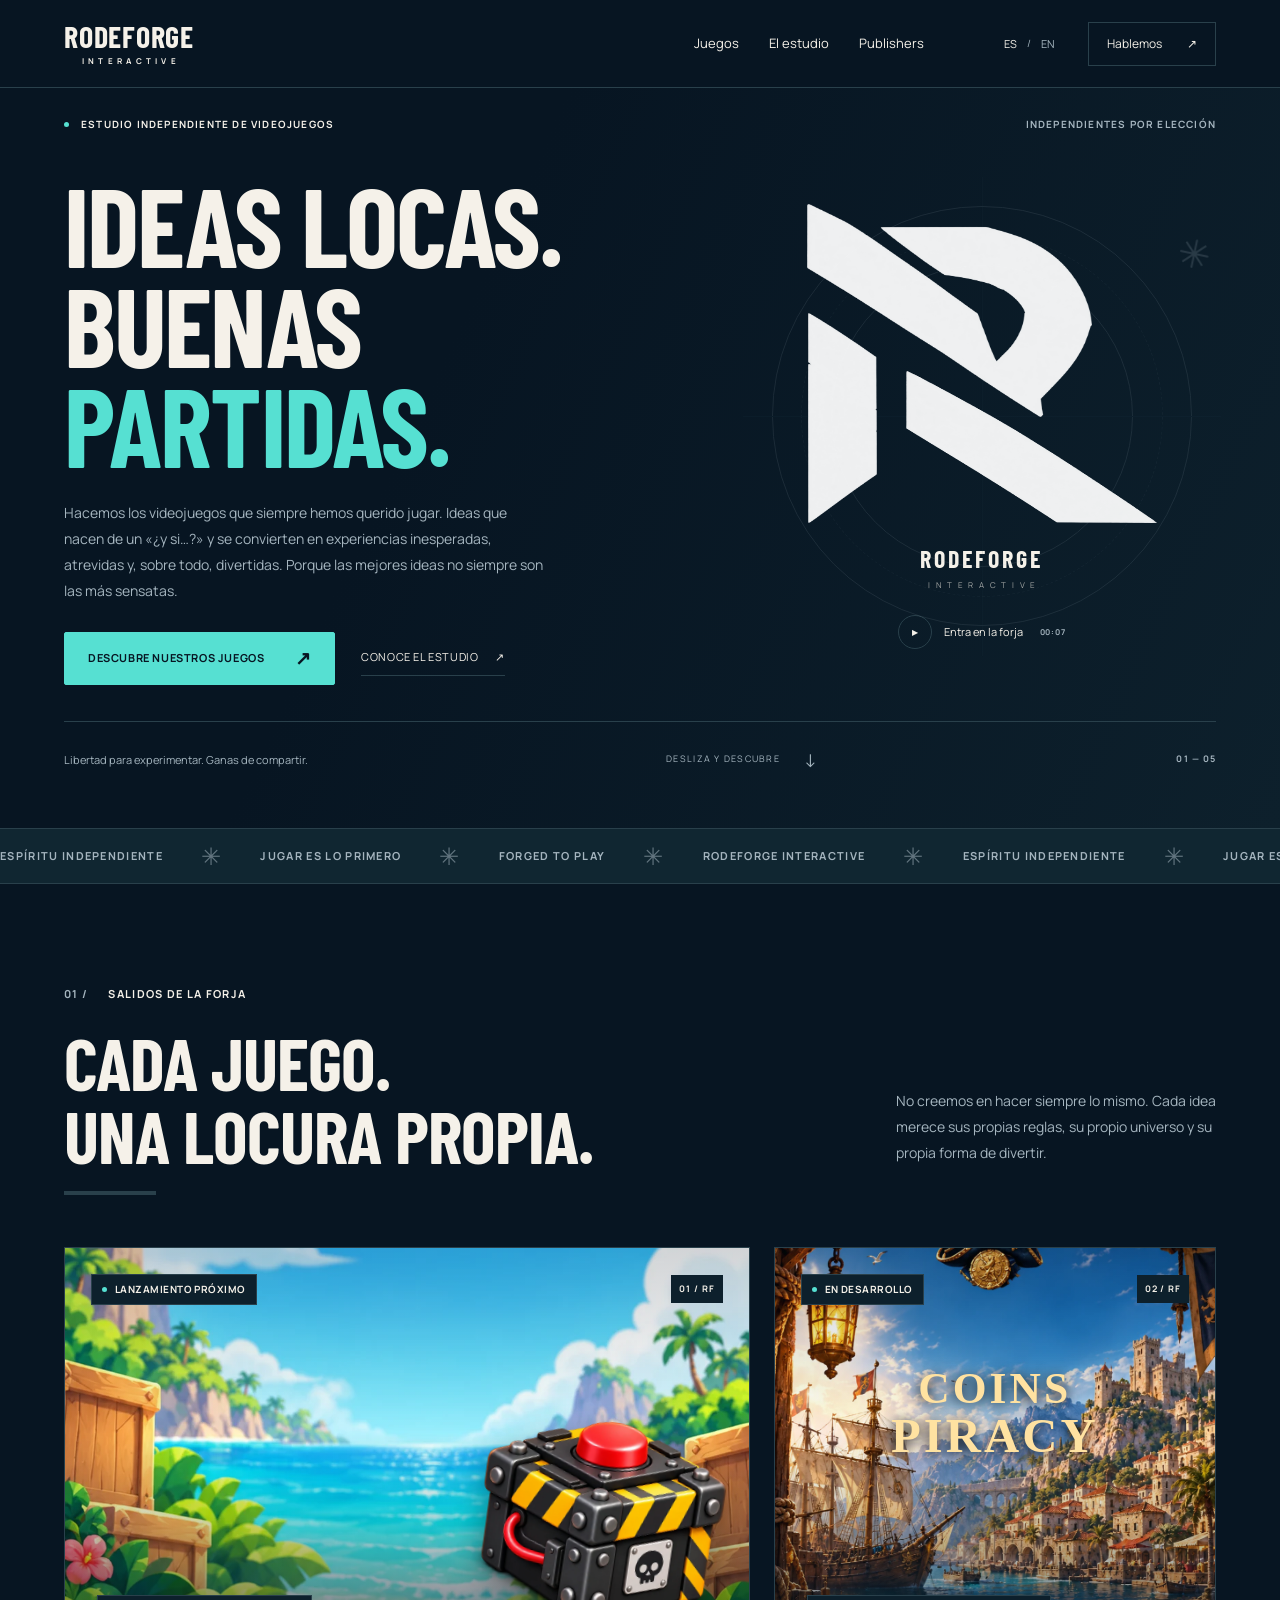
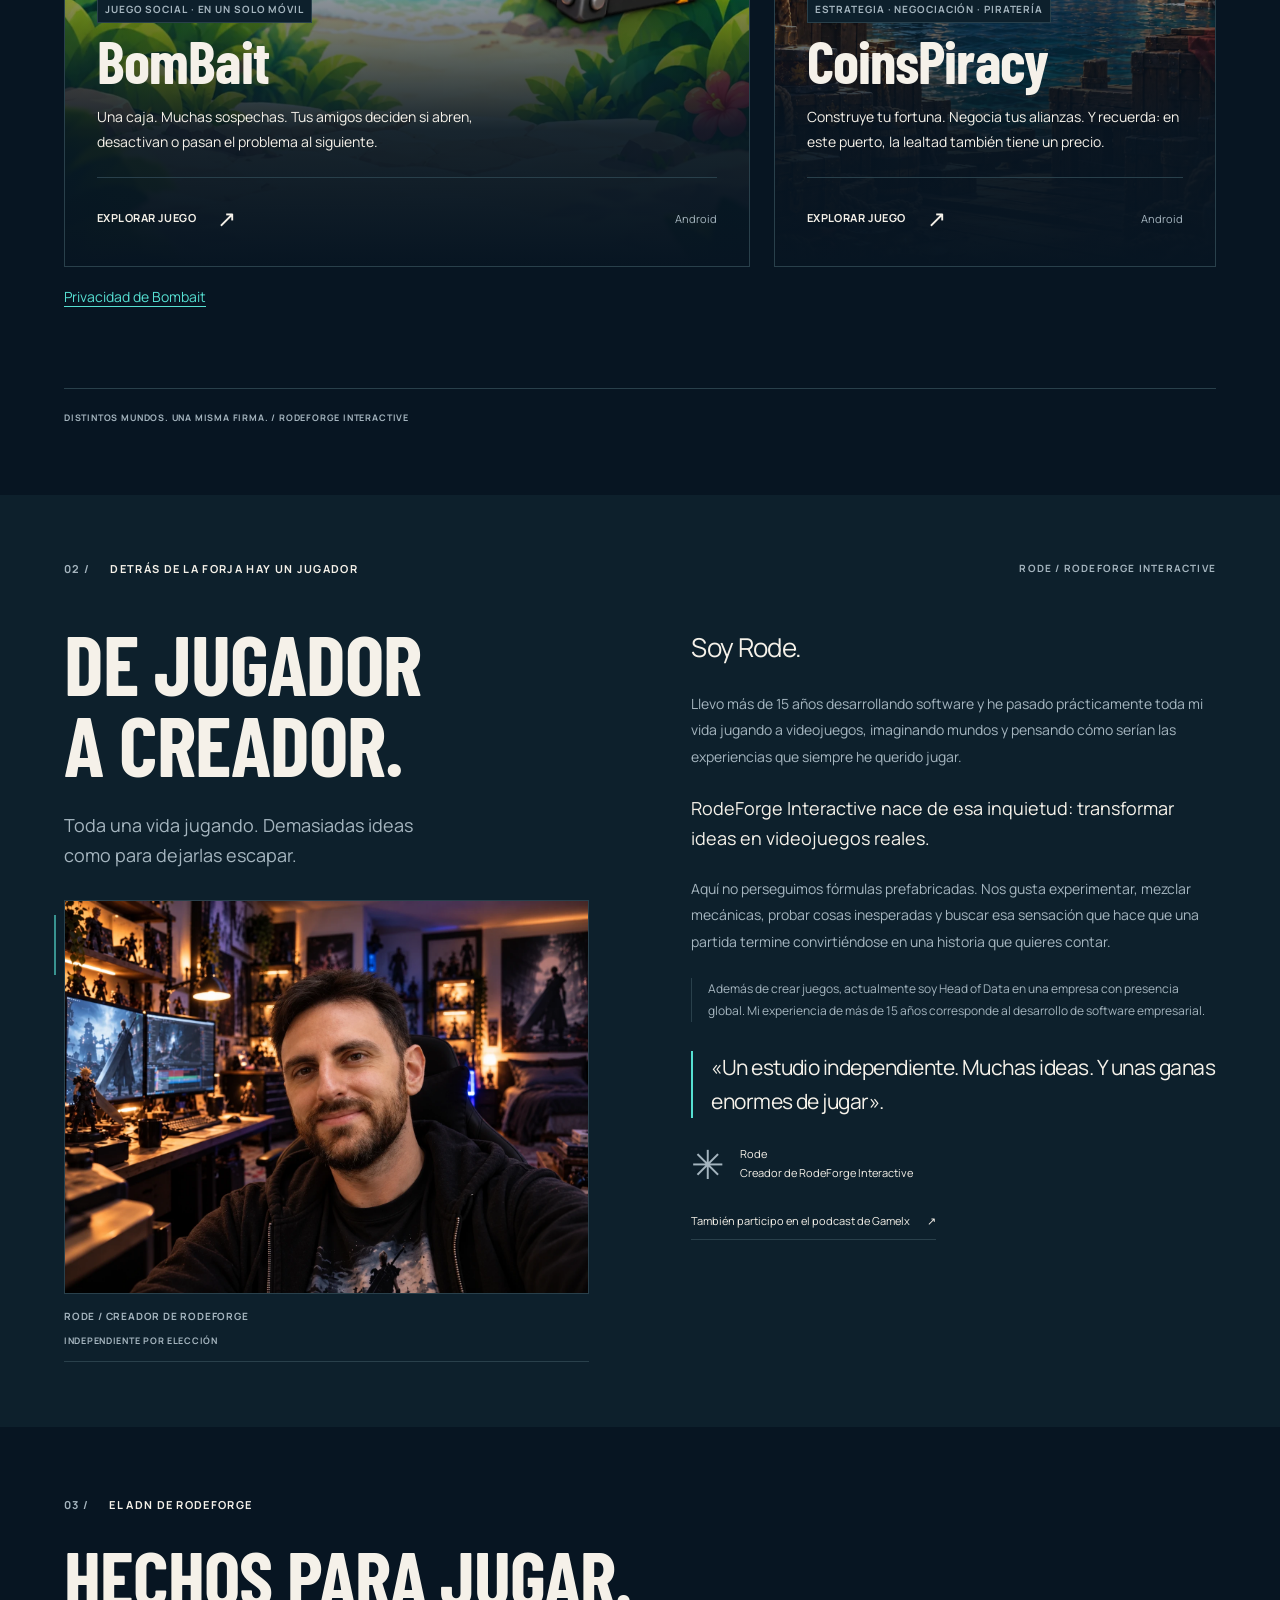
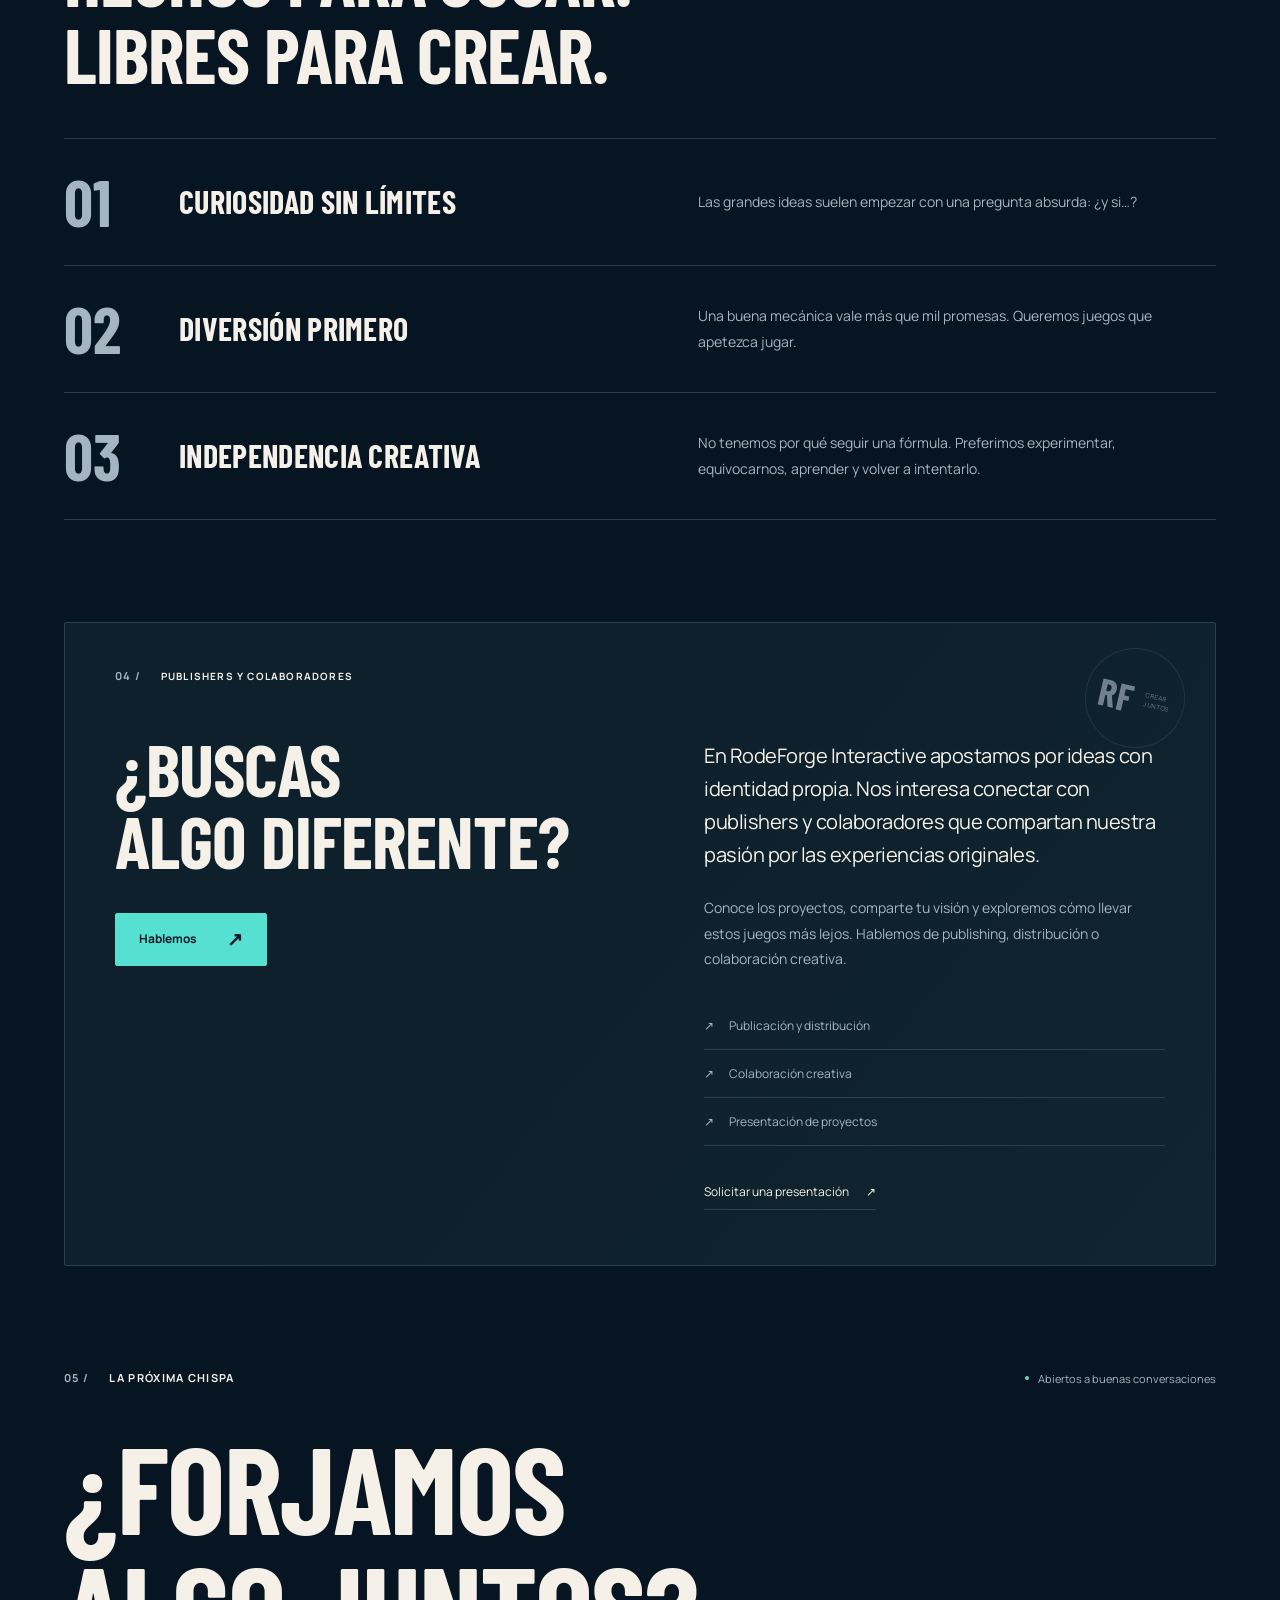
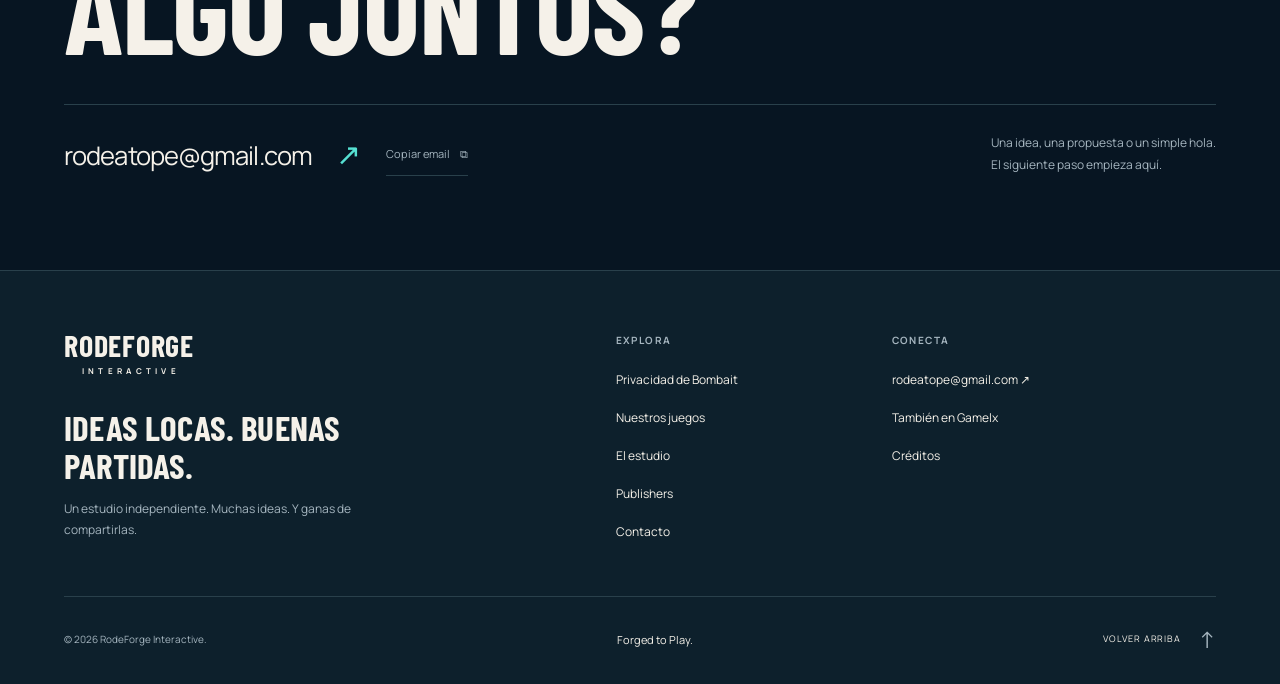
==== commit 20e56fa5: "feat: added privacy policy" ====
--- a/index.html
+++ b/index.html
@@ -29,6 +29,7 @@
   <link rel="stylesheet" href="refinements.css">
   <link rel="stylesheet" href="palette.css">
   <link rel="stylesheet" href="gallery.css">
+  <link rel="stylesheet" href="privacy.css">
   <script src="content.js" defer></script>
   <script src="game-cards.js" defer></script>
   <script src="script.js" defer></script>
@@ -68,6 +69,7 @@
         <span class="project-identity"><img class="project-logo" src="assets/images/bombait-logo.webp" width="900" height="298" alt="" loading="lazy" decoding="async"><img class="project-foreground" src="assets/images/bombait-box.webp" width="700" height="722" alt="" loading="lazy" decoding="async"></span>
         <span class="project-copy"><span class="project-genre">JUEGO SOCIAL · EN UN SOLO MÓVIL</span><span class="project-title">BomBait</span><span class="project-summary" id="project-bombait-summary">Una caja. Muchas sospechas. Tus amigos deciden si abren, desactivan o pasan el problema al siguiente.</span><span class="project-bottom"><span class="project-cta">Explorar juego <span aria-hidden="true">↗</span></span><span class="project-platform">Android</span></span></span>
       </button>
+      <a class="privacy-entry" href="/rodeforge/games/bombait/privacy/" data-privacy-link data-i18n="bombaitPrivacy">Privacidad de Bombait</a>
     </article>
 <article class="project project-coins reveal">
       <h3 id="project-coins-title" class="sr-only">CoinsPiracy</h3>
@@ -107,7 +109,7 @@
   </main>
   <footer class="site-footer">
     <div class="footer-main"><div class="footer-brand"><a class="wordmark" href="#top">RODE<span>FORGE</span><small>INTERACTIVE</small></a><p class="footer-tagline" data-i18n="footerMotto">Ideas locas. Buenas partidas.</p><p class="footer-description" data-i18n="footerLine">Un estudio independiente. Muchas ideas. Y ganas de compartirlas.</p></div>
-      <nav class="footer-navigation" aria-label="Explorar"><h2 data-i18n="footerExplore">Explora</h2><a href="#juegos" data-i18n="footerGames">Nuestros juegos</a><a href="#estudio" data-i18n="footerStudio">El estudio</a><a href="#publishers">Publishers</a><a href="#contacto" data-i18n="footerContact">Contacto</a></nav>
+      <nav class="footer-navigation" aria-label="Explorar"><h2 data-i18n="footerExplore">Explora</h2><a href="/rodeforge/games/bombait/privacy/" data-privacy-link data-i18n="bombaitPrivacy">Privacidad de Bombait</a><a href="#juegos" data-i18n="footerGames">Nuestros juegos</a><a href="#estudio" data-i18n="footerStudio">El estudio</a><a href="#publishers">Publishers</a><a href="#contacto" data-i18n="footerContact">Contacto</a></nav>
       <div class="footer-connect"><h2 data-i18n="footerConnect">Conecta</h2><a href="mailto:rodeatope@gmail.com">rodeatope@gmail.com ↗</a><a href="https://gamelx.es/" target="_blank" rel="noopener noreferrer" data-i18n="footerPodcast">También en Gamelx</a><button class="credits-button" type="button" data-open-credits data-i18n="credits">Créditos</button></div>
     </div><div class="footer-bottom"><p>© <span id="year">2026</span> RodeForge Interactive.</p><span class="footer-brand-motto">Forged to Play.</span><a href="#top" class="back-top"><span data-i18n="backTop">VOLVER ARRIBA</span><span aria-hidden="true">↑</span></a></div>
   </footer>
--- a/privacy.css
+++ b/privacy.css
@@ -0,0 +1,18 @@
+/* Static policy pages share the site's local fonts and colour palette. */
+.privacy-header{position:static;height:auto;min-height:96px;flex-wrap:wrap;padding-block:22px;gap:24px}
+.privacy-header nav{display:flex;flex-wrap:wrap;gap:20px;align-items:center;margin-left:auto}
+.privacy-header a[aria-current]{color:var(--brand);text-decoration:underline;text-underline-offset:5px}
+.privacy-main{max-width:900px;margin:0 auto;padding:55px 28px 80px;overflow-wrap:anywhere}
+.privacy-main h1{font-family:Barlow,sans-serif;font-size:clamp(42px,8vw,76px);line-height:1.06;margin:15px 0 22px}
+.privacy-main h2{font-size:24px;line-height:1.3;margin:40px 0 14px}
+.privacy-main p,.privacy-main li{font-size:16px;line-height:1.85;margin-bottom:12px}
+.privacy-main ul,.privacy-main ol{padding-left:24px;list-style:revert}
+.privacy-main a,.privacy-footer a,.privacy-entry{color:var(--brand);text-decoration:underline;text-underline-offset:4px}
+.privacy-main a:focus-visible,.privacy-header a:focus-visible,.privacy-footer a:focus-visible,.privacy-entry:focus-visible{outline:2px solid var(--brand);outline-offset:5px}
+.privacy-warning{padding:22px;border:2px solid var(--brand);background:var(--surface-secondary);margin:28px 0}
+.privacy-warning strong{display:block;margin-bottom:8px}
+.privacy-toc{border-block:1px solid var(--border);padding:22px 0;margin:30px 0}
+.privacy-date{color:var(--text-secondary)}
+.privacy-footer{border-top:1px solid var(--border);padding:28px;display:flex;flex-wrap:wrap;justify-content:center;gap:18px}
+.privacy-entry{display:inline-block;font-size:14px;margin:18px 0;line-height:1.7}
+@media(max-width:480px){.privacy-header{padding:20px}.privacy-header nav{margin-left:0;width:100%;font-size:14px}.privacy-main{padding:32px 20px 55px}.privacy-main h2{font-size:22px}.privacy-main p,.privacy-main li{font-size:16px}.privacy-warning{padding:16px}}
